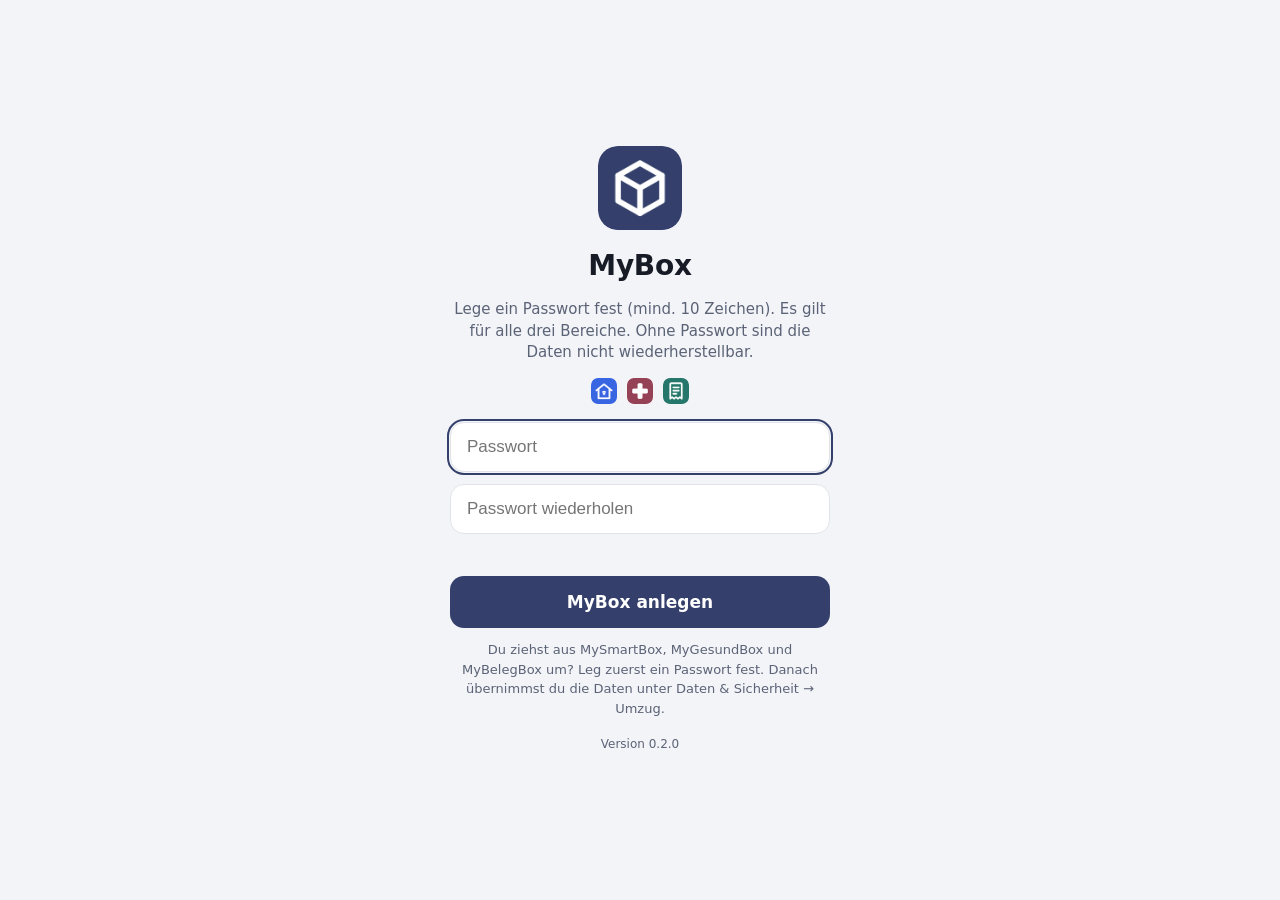
==== beleg/index.html @ 912cadfe "MyBox 0.2.0 (Paket mybox-0_2_0.zip)" ====
<!doctype html>
<html lang="de">
<head>
<meta charset="utf-8">
<meta name="viewport" content="width=device-width, initial-scale=1, viewport-fit=cover">
<meta name="theme-color" content="#0E6A5B" media="(prefers-color-scheme: light)">
<meta name="theme-color" content="#0D1412" media="(prefers-color-scheme: dark)">
<meta name="description" content="Abos, Verträge, Geräte und Belege – verschlüsselt auf deinem Handy.">
<meta http-equiv="Content-Security-Policy" content="default-src 'self'; script-src 'self'; style-src 'self' 'unsafe-inline'; img-src 'self' data: blob:; font-src 'self' data:; worker-src 'self'; connect-src 'self' https://api.github.com; object-src 'none'; base-uri 'none'; form-action 'none'">
<meta name="referrer" content="no-referrer">

<link rel="icon" href="icons/belegbox-192.png" type="image/png">
<link rel="apple-touch-icon" href="icons/belegbox-180.png">
<title>MyBelegBox</title>
<style>
/* Layout: eine schmale App-Spalte, Tabs unten wie eine Handy-App, Details als Bottom-Sheet */
:root{
  --bg:#EDF1F0; --surface:#FFFFFF; --sunk:#E3E9E7; --ink:#14211F; --muted:#5A6A67; --line:#D3DCDA;
  --accent:#0E6A5B; --accent-ink:#FFFFFF; --accent-soft:#D6EAE5;
  --warn:#9C560A; --warn-soft:#FBEAD3; --crit:#B3261E; --crit-soft:#F8DDDA; --ok:#2C7536; --ok-soft:#DDEFDD;
  --f-display:system-ui, -apple-system, "Segoe UI", Roboto, sans-serif;
  --f-body:system-ui, -apple-system, "Segoe UI", Roboto, sans-serif;
  --f-mono:ui-monospace, "Roboto Mono", "SF Mono", Menlo, monospace;
  --r:14px;
}
@media (prefers-color-scheme: dark){:root:not([data-theme="light"]){
  --bg:#0D1412; --surface:#16201D; --sunk:#111A18; --ink:#E3ECE9; --muted:#93A49F; --line:#27342F;
  --accent:#55C4AD; --accent-ink:#06231D; --accent-soft:#16392F;
  --warn:#F0A64B; --warn-soft:#3A2913; --crit:#F2897F; --crit-soft:#3F1C19; --ok:#7DCB88; --ok-soft:#173220;
  color-scheme:dark}}
:root[data-theme="dark"]{
  --bg:#0D1412; --surface:#16201D; --sunk:#111A18; --ink:#E3ECE9; --muted:#93A49F; --line:#27342F;
  --accent:#55C4AD; --accent-ink:#06231D; --accent-soft:#16392F;
  --warn:#F0A64B; --warn-soft:#3A2913; --crit:#F2897F; --crit-soft:#3F1C19; --ok:#7DCB88; --ok-soft:#173220;
  color-scheme:dark}

*{box-sizing:border-box}
[hidden]{display:none!important}
html{color-scheme:light;-webkit-text-size-adjust:100%}
body{margin:0;min-height:100vh}
img{max-width:100%}
.upd{position:fixed;z-index:30;left:50%;transform:translateX(-50%);top:calc(10px + env(safe-area-inset-top,0px));
  display:flex;align-items:center;gap:6px 12px;background:var(--surface);border:1px solid var(--line);border-radius:14px;
  padding:8px 8px 8px 14px;font-size:14px;width:max-content;max-width:calc(100% - 32px);box-shadow:0 6px 18px rgba(10,40,35,.18)}
.upd #updGo{background:var(--accent);color:var(--accent-ink);border:0;border-radius:10px;padding:6px 12px;font-weight:700}
.upd #updX{background:none;border:0;color:var(--muted);padding:6px}
html{padding-top:env(safe-area-inset-top,0px)}
body{-webkit-tap-highlight-color:transparent}
h1,h2,h3{font-weight:800}
body{background:var(--bg);color:var(--ink);font:16px/1.5 var(--f-body);
  padding-left:max(16px, env(safe-area-inset-left,0px));padding-right:max(16px, env(safe-area-inset-right,0px));
  padding-block:0 calc(160px + env(safe-area-inset-bottom,0px))}
.app{max-width:720px;margin:0 auto}
h1,h2,h3{font-family:var(--f-display);text-wrap:balance;margin:0;letter-spacing:-.01em}
button,input,select{font:inherit;color:inherit}
button{cursor:pointer}
:focus-visible{outline:2px solid var(--accent);outline-offset:2px}
.num{font-variant-numeric:tabular-nums;font-feature-settings:"tnum"}
.code{font-family:var(--f-mono);font-size:.94em;letter-spacing:.02em}
.code .reveal{font-family:var(--f-body);letter-spacing:0}
.muted{color:var(--muted)}
.count{font-size:13px;color:var(--muted)}
.label{font-size:12px;letter-spacing:.08em;text-transform:uppercase;color:var(--muted);font-weight:700}

header.top{display:flex;align-items:center;justify-content:space-between;gap:12px;padding-block:20px 8px}
.brand{display:flex;align-items:center;gap:10px}
.mark{width:34px;height:34px;border-radius:9px;background:var(--accent);display:grid;place-items:center}
.mark svg{width:20px;height:20px}
.brand h1{font-size:24px}
.ghost{background:none;border:1px solid var(--line);border-radius:999px;padding:6px 12px;font-size:14px;color:var(--muted)}
.icobtn{width:40px;height:40px;border-radius:12px;border:1px solid var(--line);background:var(--surface);color:var(--ink);display:grid;place-items:center;padding:0}
.icobtn svg{width:20px;height:20px}

.banner{display:flex;flex-wrap:wrap;align-items:center;gap:8px 12px;justify-content:space-between;
  background:var(--accent-soft);border-radius:var(--r);padding:10px 14px;margin-block:8px 4px;font-size:14px}
.banner button{background:none;border:0;color:var(--accent);font-weight:700;padding:4px 0;text-decoration:underline;text-underline-offset:3px}
.banner.slim{flex-wrap:nowrap;padding:6px 8px 6px 14px;border-radius:12px}
.banner.slim button{text-decoration:none;background:var(--surface);border-radius:9px;padding:5px 12px;font-size:13px;flex:none}

section.view{display:flex;flex-direction:column;gap:22px;padding-block:14px}
.sechead{display:flex;align-items:baseline;justify-content:space-between;gap:12px}
.sechead h2{font-size:20px}

/* Summary */
.summary{background:var(--surface);border:1px solid var(--line);border-radius:var(--r);padding:18px;display:grid;gap:16px}
.bigcost{display:flex;flex-wrap:wrap;align-items:baseline;gap:6px 14px}
.bigcost .num{font-size:clamp(34px,9vw,44px);font-weight:800;letter-spacing:-.03em;line-height:1.1}
.bigcost small{color:var(--muted)}
.facts{display:grid;grid-template-columns:repeat(3,minmax(0,1fr));gap:8px}
.fact{min-width:0;display:grid;align-content:start;gap:2px;text-align:left;background:var(--sunk);border:0;border-radius:12px;padding:10px 12px}
.fact b{font-size:24px;font-weight:800;line-height:1.15}
.fact span{font-size:13px;color:var(--muted);line-height:1.3}
.fact small{font-size:12px}
.fact.warn{background:var(--warn-soft)} .fact.warn b{color:var(--warn)}
.bars{display:grid;gap:8px}
.bar{display:grid;grid-template-columns:minmax(0,8.6em) 1fr auto;align-items:center;gap:10px;font-size:14px}
.bar .bl{white-space:nowrap;overflow:hidden;text-overflow:ellipsis}
.bar .track{height:8px;background:var(--sunk);border-radius:99px;overflow:hidden}
.bar .fill{height:100%;background:var(--accent);border-radius:99px}
.bar .num{font-size:13px;color:var(--muted);min-width:4.6em;text-align:right}

/* Lists */
.list{display:flex;flex-direction:column;background:var(--surface);border:1px solid var(--line);border-radius:var(--r);overflow:hidden}
.row{display:grid;grid-template-columns:auto minmax(0,1fr) auto;align-items:center;gap:12px;padding:12px 14px;
  background:none;border:0;border-top:1px solid var(--line);text-align:left;width:100%}
.row:first-child{border-top:0}
.row:hover{background:var(--sunk)}
.row .t{font-weight:700;overflow-wrap:anywhere}
.row .s{font-size:13px;color:var(--muted);overflow:hidden;text-overflow:ellipsis;white-space:nowrap}
.row{align-items:start}
.row .main{min-width:0;display:grid;gap:2px}
.row .pl{margin-top:4px}
.row .amt{white-space:nowrap;font-size:15px;font-weight:700;padding-top:2px;text-align:right}
.row .amt small{display:block;font-size:11px;font-weight:400;color:var(--muted)}
.row .ramt{display:grid;justify-items:end;gap:2px}
.row .ramt small{font-size:12px}
.mbar{display:block;width:78px;height:4px;border-radius:99px;background:var(--sunk);overflow:hidden;margin-top:3px}
.mbar i{display:block;height:100%;background:var(--accent);border-radius:99px}
.row .tile,.row .date{align-self:center}
.tile{width:40px;height:40px;border-radius:10px;background:var(--sunk);display:grid;place-items:center;
  font-family:var(--f-display);font-weight:700;color:var(--accent);overflow:hidden}
.tile img{width:100%;height:100%;object-fit:cover}
.date{width:46px;text-align:center;border-radius:10px;padding:4px 0;background:var(--sunk);line-height:1.15}
.date b{display:block;font-weight:800;font-size:18px;font-variant-numeric:tabular-nums}
.date span{font-size:11px;text-transform:uppercase;letter-spacing:.06em;color:var(--muted)}
.empty{padding:22px 16px;color:var(--muted);font-size:14px;text-align:center}

.pill{display:inline-flex;align-items:center;gap:5px;font-size:12px;font-weight:700;border-radius:99px;padding:2px 9px;white-space:nowrap}
.pill::before{content:"";width:6px;height:6px;border-radius:50%;background:currentColor}
.p-ok{background:var(--ok-soft);color:var(--ok)} .p-warn{background:var(--warn-soft);color:var(--warn)}
.p-crit{background:var(--crit-soft);color:var(--crit)} .p-none{background:var(--sunk);color:var(--muted)}

.chips{display:flex;flex-wrap:wrap;gap:8px}
.chip{border:1px solid var(--line);background:var(--surface);border-radius:99px;padding:6px 12px;font-size:14px;white-space:nowrap}
.chip[aria-pressed="true"]{background:var(--ink);color:var(--bg);border-color:var(--ink)}

/* Tabbar + FAB */
nav.tabs{position:fixed;left:0;right:0;bottom:0;z-index:20;background:var(--surface);border-top:1px solid var(--line);
  padding-bottom:env(safe-area-inset-bottom,0px);padding-left:max(8px, env(safe-area-inset-left,0px));padding-right:max(8px, env(safe-area-inset-right,0px))}
nav.tabs .in{max-width:720px;margin:0 auto;display:grid;grid-template-columns:repeat(3,1fr)}
nav.tabs button{background:none;border:0;padding:10px 4px 12px;display:flex;flex-direction:column;align-items:center;gap:3px;font-size:12px;color:var(--muted)}
nav.tabs svg{width:22px;height:22px}
nav.tabs button[aria-current="page"]{color:var(--accent);font-weight:700}
.fab{position:fixed;z-index:21;right:max(18px, calc(env(safe-area-inset-right,0px) + 18px));bottom:calc(78px + env(safe-area-inset-bottom,0px));
  background:var(--accent);color:var(--accent-ink);border:0;border-radius:16px;padding:14px 18px;font-weight:700;
  display:flex;align-items:center;gap:8px;box-shadow:0 6px 18px rgba(10,40,35,.25)}
.fab svg{width:20px;height:20px}

/* Sheet */
.scrim{position:fixed;inset:0;z-index:40;background:rgba(5,15,12,.45);display:flex;align-items:flex-end;justify-content:center}
.sheet{background:var(--surface);width:100%;max-width:720px;max-height:92%;overflow-y:auto;border-radius:20px 20px 0 0;
  padding:8px max(16px, env(safe-area-inset-left,0px)) calc(24px + env(safe-area-inset-bottom,0px)) max(16px, env(safe-area-inset-right,0px))}
.grab{width:40px;height:4px;border-radius:99px;background:var(--line);margin:4px auto 12px}
.sheethead{display:flex;justify-content:space-between;align-items:center;gap:12px;margin-bottom:14px}
.sheethead .icobtn{flex:none}
.sheethead h2{font-size:22px}
.x{background:var(--sunk);border:0;border-radius:99px;width:34px;height:34px;flex:none;font-size:18px;line-height:1}
dl.kv{display:grid;grid-template-columns:minmax(0,8.5em) minmax(0,1fr);gap:9px 14px;margin:0 0 18px}
dl.kv dt{color:var(--muted);font-size:14px} dl.kv dd{margin:0;overflow-wrap:anywhere}
.photo{width:100%;max-height:260px;object-fit:contain;background:var(--sunk);border-radius:12px;margin-bottom:14px}
.actions{display:flex;flex-wrap:wrap;gap:10px}
.actions.two{display:grid;grid-template-columns:1fr 1fr}
.hero{display:grid;gap:2px;border-radius:14px;padding:12px 14px;margin:-4px 0 16px}
.hero .hl,.prot .hl{font-size:12px;font-weight:700;letter-spacing:.06em;text-transform:uppercase;color:var(--muted)}
.hero b{font-size:24px;font-weight:800;line-height:1.2}
.hero .hs{font-size:13px;color:var(--ink);opacity:.8}
.h-ok{background:var(--ok-soft)} .h-ok .hl,.h-ok b{color:var(--ok)}
.h-warn{background:var(--warn-soft)} .h-warn .hl,.h-warn b{color:var(--warn)}
.h-crit{background:var(--crit-soft)} .h-crit .hl,.h-crit b{color:var(--crit)}
.h-none{background:var(--sunk)}
.tile.ic,.mini.ic{background:var(--accent-soft);color:var(--accent)}
.tile.ic svg{width:22px;height:22px} .tw .tile.ic svg{width:19px;height:19px} .mini.ic svg{width:18px;height:18px}
.btn{border:1px solid var(--line);background:var(--surface);border-radius:12px;padding:10px 16px;font-weight:700}
.btn.primary{background:var(--accent);color:var(--accent-ink);border-color:var(--accent)}
.btn.danger{color:var(--crit)} .btn.danger.sure{background:var(--crit);color:var(--surface);border-color:var(--crit)}

form{display:grid;gap:12px}
.seg{display:grid;grid-template-columns:1fr 1fr;background:var(--sunk);border-radius:12px;padding:4px}
.seg button{border:0;background:none;border-radius:9px;padding:8px;font-weight:700;color:var(--muted)}
.seg button[aria-pressed="true"]{background:var(--surface);color:var(--ink)}
.grid2{display:grid;grid-template-columns:repeat(2,minmax(0,1fr));gap:12px}
.field{display:grid;gap:4px;min-width:0}
.field>span{font-size:13px;color:var(--muted);font-weight:700}
.field input,.field select{width:100%;border:1px solid var(--line);background:var(--bg);border-radius:10px;padding:10px 12px;min-width:0}
.check{display:flex;gap:8px;align-items:center;font-size:14px}
.hint{font-size:13px;color:var(--muted);margin:0}
body.locked .fab,body.locked nav.tabs,body.locked .app{display:none}
.lock{min-height:100%;display:flex;align-items:center;justify-content:center;padding-block:48px 24px}
.lockcard{width:100%;max-width:420px;display:grid;gap:16px}
.lockcard h2{font-size:28px}
.lockcard p{margin:0;color:var(--muted)}
.shield{width:56px;height:56px;border-radius:16px;background:var(--accent);display:grid;place-items:center}
.shield svg{width:30px;height:30px}
.note{background:var(--warn-soft);color:var(--ink);border-radius:12px;padding:10px 14px;font-size:14px}
.btn.bio{display:flex;align-items:center;justify-content:center;gap:10px;padding:14px 16px}
.btn.bio svg{width:24px;height:24px}
.or{display:flex;align-items:center;gap:10px;color:var(--muted);font-size:13px}
.or::before,.or::after{content:"";flex:1;height:1px;background:var(--line)}
.linkbtn{background:none;border:0;color:var(--muted);text-decoration:underline;text-underline-offset:3px;padding:6px 0;font-size:14px;justify-self:center}
.linkbtn.sure{color:var(--crit);font-weight:700}
.reveal{background:none;border:0;color:var(--accent);font-weight:700;font-size:13px;padding:0 0 0 8px}
.secline{display:flex;align-items:center;gap:8px;font-size:13px;color:var(--muted);margin-bottom:14px}
.secline svg{width:16px;height:16px;flex:none}
.toast{position:fixed;left:50%;transform:translateX(-50%);bottom:calc(150px + env(safe-area-inset-bottom,0px));z-index:70;
  background:var(--ink);color:var(--bg);padding:10px 16px;border-radius:12px;font-size:14px;width:max-content;max-width:calc(100% - 32px)}


/* ---------- Bewegung & Gesten (0.4) ---------- */
:root{--ease:cubic-bezier(.2,.85,.25,1);--spring:cubic-bezier(.3,1.35,.5,1);--gold:#C99A06;--shine:rgba(255,255,255,.7)}
@media (prefers-color-scheme: dark){:root:not([data-theme="light"]){--gold:#E8C04A;--shine:rgba(255,255,255,.2)}}
:root[data-theme="dark"]{--gold:#E8C04A;--shine:rgba(255,255,255,.2)}
html{overscroll-behavior-y:contain}
.app{touch-action:pan-y pinch-zoom}
main{will-change:auto}

/* Tippen fühlt sich an */
.row{transition:transform .16s var(--ease),background-color .16s}
.row:active{transform:scale(.985);background:var(--sunk)}
.btn,.chip,.ghost,.x,.icobtn,.fact{transition:transform .14s var(--ease),background-color .2s,color .2s}
.btn:active,.chip:active,.ghost:active,.x:active,.icobtn:active,.fact:active{transform:scale(.95)}

/* Tab-Leiste mit gleitender Markierung */
nav.tabs .in{position:relative}
nav.tabs button{position:relative;z-index:1}
nav.tabs .ind{position:absolute;left:0;top:6px;width:calc(100% / 3);height:30px;display:flex;justify-content:center;pointer-events:none;
  transform:translateX(calc(var(--ti,0) * 100%));transition:transform .45s var(--spring)}
nav.tabs .ind::before{content:"";width:60px;height:100%;border-radius:99px;background:var(--accent-soft)}
nav.tabs .ind.drag{transition:none}
nav.tabs button[aria-current="page"] svg{animation:pop .45s var(--spring)}
@keyframes pop{0%{transform:scale(.6)}}

/* Neu-Knopf als Fächer */
.fab{z-index:24;gap:0;transition:transform .16s var(--ease),border-radius .3s var(--ease)}
.fab:active{transform:scale(.94)}
.fab .plus{transition:transform .4s var(--spring)}
.fab .lbl{display:inline-block;max-width:4em;margin-left:8px;overflow:hidden;white-space:nowrap;transition:max-width .28s var(--ease),margin .28s var(--ease),opacity .2s}
.fab.open{border-radius:50%}
.fab.open .plus{transform:rotate(135deg)}
.fab.open .lbl{max-width:0;margin-left:0;opacity:0}
.fan{position:fixed;inset:0;z-index:22}
.fan .fs{position:absolute;inset:0;background:rgba(5,15,12,.32);opacity:0;transition:opacity .22s}
.fan.show .fs{opacity:1}
.fan .fi{position:absolute;right:max(18px, calc(env(safe-area-inset-right,0px) + 18px));bottom:calc(142px + env(safe-area-inset-bottom,0px));
  display:flex;flex-direction:column;align-items:flex-end;gap:10px}
.fan .fi button{display:flex;align-items:center;gap:10px;background:var(--surface);color:var(--ink);border:1px solid var(--line);border-radius:14px;
  padding:11px 16px;font-weight:700;box-shadow:0 8px 22px rgba(10,40,35,.2);opacity:0;transform:translateY(22px) scale(.6);transform-origin:right bottom;
  transition:opacity .16s,transform .22s ease-in;transition-delay:calc((2 - var(--n)) * 25ms)}
.fan.show .fi button{opacity:1;transform:none;transition:opacity .2s,transform .42s var(--spring);transition-delay:calc(var(--n) * 50ms)}
.fan .fi svg{width:20px;height:20px;color:var(--accent);flex:none}
body.locked .fan{display:none}

/* Bottom-Sheet: Scrim blendet mit, Fenster lässt sich nach unten ziehen */
.scrim{background:rgba(5,15,12,calc(.45 * var(--k,1)));transition:background-color .28s;animation:scrimIn .3s ease-out}
.scrim.swap{animation:none}
.scrim.drag{transition:none}
.scrim.closing{pointer-events:none}
@keyframes scrimIn{from{background-color:rgba(5,15,12,0)}}
.sheet{overscroll-behavior:contain;touch-action:pan-y}
.grab{width:44px;height:5px;margin:4px auto 12px;transition:background-color .2s,width .2s var(--ease)}
.scrim.drag .grab{background:var(--muted);width:56px}

/* Zum Aktualisieren ziehen */
.ptr{position:fixed;left:50%;top:calc(env(safe-area-inset-top,0px) + 8px);z-index:25;width:42px;height:42px;margin-left:-21px;border-radius:50%;
  background:var(--surface);border:1px solid var(--line);box-shadow:0 6px 16px rgba(10,40,35,.2);display:grid;place-items:center;color:var(--muted);
  transform:translateY(-70px);opacity:0;pointer-events:none;transition:background-color .15s,color .15s}
.ptr svg{width:22px;height:22px}
.ptr.armed{background:var(--accent);color:var(--accent-ink);border-color:var(--accent)}
.ptr.spin svg{animation:spin .75s linear infinite}
@keyframes spin{to{transform:rotate(360deg)}}

/* Garantie-Ringe */
.tw{position:relative;width:46px;height:46px;display:grid;place-items:center;align-self:center}
.row .tw .tile,.tw .tile{width:36px;height:36px;border-radius:50%;font-size:15px}
.ring{position:absolute;inset:0;width:100%;height:100%;overflow:visible}
.ring .trk{fill:none;stroke:var(--sunk)}
.ring .arc{fill:none;stroke-linecap:round}
.prot{display:flex;align-items:center;gap:14px;margin:0 0 16px;padding:12px 14px;background:var(--sunk);border-radius:14px}
.prot .rw{position:relative;width:60px;height:60px;flex:none;display:grid;place-items:center;font-size:14px}
.prot b{display:block}
.prot .hint{display:block}
.prev{background:var(--accent-soft);border-radius:12px;padding:10px 14px;font-size:14px;display:grid;gap:2px}
.prev:empty{display:none}
.mark{background:none;overflow:hidden}
.mark img{width:34px;height:34px;display:block}
.ask{display:grid;gap:8px;background:var(--accent-soft);border-radius:12px;padding:10px 14px;font-size:14px}
.cov{justify-self:start;margin-top:4px;background:var(--surface);border:1px solid var(--line);border-radius:99px;padding:2px 10px;font-size:12px;font-weight:700;color:var(--muted)}
.cov[aria-pressed="true"]{background:var(--accent);border-color:var(--accent);color:var(--accent-ink)}
.evmain{display:flex;align-items:center;gap:10px;min-width:0}
.mini{width:32px;height:32px;flex:none;border-radius:9px;background:var(--sunk);display:grid;place-items:center;overflow:hidden;
  font-family:var(--f-display);font-weight:700;font-size:14px;color:var(--accent)}
.mini img{width:100%;height:100%;object-fit:cover}
.mini.logo{background:#fff;border:1px solid var(--line)}
.mini.logo img{object-fit:contain;padding:3px}
.ghbox{display:grid;gap:12px;padding:14px;border:1px solid var(--line);border-radius:14px;background:var(--surface)}
.field textarea{width:100%;border:1px solid var(--line);background:var(--bg);border-radius:10px;padding:10px 12px;min-width:0;font:inherit;color:inherit;resize:vertical;min-height:80px;line-height:1.45}
.notetext{background:var(--warn-soft);border-radius:12px;padding:10px 14px;margin-bottom:16px;white-space:pre-wrap;overflow-wrap:anywhere;font-size:15px}
.row .t .ni{width:15px;height:15px;margin-left:6px;vertical-align:-2px;color:var(--muted)}
.ratebox{display:grid;gap:12px;padding:12px;border:1px solid var(--line);border-radius:14px;background:var(--bg)}
.rate{background:var(--sunk);border-radius:14px;padding:12px 14px;margin-bottom:16px}
.rate .rhead{display:flex;justify-content:space-between;align-items:baseline;gap:10px;margin-bottom:8px}
.rate .rhead span{color:var(--muted);font-size:14px}
.rate .track{height:10px;background:var(--surface);border-radius:99px;overflow:hidden}
.rate .fill{height:100%;background:var(--accent);border-radius:99px;transform-origin:left}
@media (prefers-reduced-motion:no-preference){.rate .fill{animation:grow .9s var(--ease) .15s backwards}}
.tile.logo{background:#fff;border:1px solid var(--line)}
.tile.logo img{object-fit:contain;padding:4px}
.hlogo{width:34px;height:34px;object-fit:contain;background:#fff;border:1px solid var(--line);border-radius:9px;padding:3px;vertical-align:middle;margin:-4px 10px 0 0}
.logofield{display:flex;align-items:flex-end;gap:12px}
.logofield .tile{flex:none;width:44px;height:44px;margin-bottom:2px}
.logofield .reveal{padding-bottom:12px}
/* Belege & Dokumente */
.doclist{display:grid;gap:8px}
.doclist:empty{display:none}
.docrow{display:flex;align-items:center;gap:10px}
.dbtn{flex:1;min-width:0;display:flex;align-items:center;gap:12px;background:var(--sunk);border:0;border-radius:12px;padding:8px 12px 8px 8px;text-align:left;color:inherit}
button.dbtn{transition:transform .15s var(--ease)}button.dbtn:active{transform:scale(.98)}
.dthumb{width:42px;height:54px;flex:none;border-radius:6px;background:#fff;border:1px solid var(--line);overflow:hidden;display:grid;place-items:center;font-size:10px;font-weight:800;color:#B3261E}
.dthumb img{width:100%;height:100%;object-fit:cover;object-position:top}
.dmain{min-width:0;flex:1;display:grid}
.dmain b{overflow:hidden;text-overflow:ellipsis;white-space:nowrap;font-size:14px}
.dmain span{font-size:12px;color:var(--muted)}
.dgo{font-size:13px;font-weight:700;color:var(--accent);flex:none}
.docadd{display:inline-flex;align-items:center;gap:8px;justify-self:start;cursor:pointer}
.spin{width:18px;height:18px;flex:none;border-radius:50%;border:2.5px solid var(--line);border-top-color:var(--accent);animation:spin .8s linear infinite;display:inline-block}
.viewer{position:fixed;inset:0;z-index:80;background:var(--bg);display:flex;flex-direction:column;padding-top:env(safe-area-inset-top,0px)}
.vhead{display:flex;align-items:center;gap:8px;padding:10px 12px;border-bottom:1px solid var(--line);background:var(--surface)}
.vhead b{flex:1;min-width:0;overflow:hidden;text-overflow:ellipsis;white-space:nowrap}
.vhead .ghost[aria-pressed="true"]{background:var(--ink);color:var(--bg);border-color:var(--ink)}
.vbody{flex:1;overflow:auto;padding:8px 8px calc(20px + env(safe-area-inset-bottom,0px));display:flex;flex-direction:column;gap:10px;align-items:flex-start;overscroll-behavior:contain}
.vbody canvas,.vbody img{display:block;width:100%;height:auto;max-width:none;background:#fff;border-radius:4px;box-shadow:0 2px 10px rgba(0,0,0,.18)}
.vbody.z2 canvas,.vbody.z2 img{width:200%}
.vload{margin:auto;color:var(--muted);display:flex;gap:10px;align-items:center;text-align:center;padding:24px;max-width:340px}
.prev .label{margin-bottom:2px}

/* Tresor auf dem Sperrbildschirm */
#lock:not(:empty){position:fixed;inset:0;z-index:60;background:var(--bg);overflow-y:auto;
  padding:env(safe-area-inset-top,0px) max(16px, env(safe-area-inset-right,0px)) env(safe-area-inset-bottom,0px) max(16px, env(safe-area-inset-left,0px))}
#lock.leaving{pointer-events:none}
.vault{width:74px;height:74px;border-radius:21px;background:var(--accent);position:relative;perspective:240px;box-shadow:inset 0 -3px 0 rgba(0,0,0,.16)}
.vault::before{content:"";position:absolute;inset:8px;border-radius:50%;
  background:radial-gradient(circle at 50% 45%, var(--accent-soft) 0 22%, color-mix(in srgb, var(--accent) 45%, #000) 78%);box-shadow:inset 0 2px 7px rgba(0,0,0,.45)}
.vault .door{position:absolute;inset:8px;transform-origin:0 50%;transition:transform .5s cubic-bezier(.5,0,.15,1) 0s}
.vault .door svg{display:block;width:100%;height:100%;overflow:visible}
.vault .face{fill:color-mix(in srgb, var(--accent) 80%, #fff);stroke:var(--accent-ink);stroke-opacity:.45;stroke-width:1.5}
.vault .bolt{fill:var(--accent-ink);opacity:.5}
.vault .wheel{fill:none;stroke:var(--accent-ink);stroke-width:2.6;stroke-linecap:round;transform-box:fill-box;transform-origin:center;
  transition:transform .45s cubic-bezier(.3,.1,.2,1) .42s}
.vault .wheel .knob{fill:var(--accent-ink);stroke:none}
.vault.open .door{transform:rotateY(-112deg);transition-delay:.3s}
.vault.open .wheel{transform:rotate(270deg);transition-delay:0s}
.vault.busy .wheel{animation:spin 1.4s cubic-bezier(.5,0,.5,1) infinite}
.vault.instant .door,.vault.instant .wheel{transition:none}
.vault.no{animation:shake .42s}
.field.no input{animation:shake .42s;border-color:var(--crit)}
@keyframes shake{20%{transform:translateX(-7px)}40%{transform:translateX(6px)}60%{transform:translateX(-4px)}80%{transform:translateX(2px)}}

/* Haken-Animation */
.yay{position:fixed;inset:0;z-index:90;display:grid;place-items:center;pointer-events:none}
.yay .card{position:relative;background:var(--surface);border-radius:24px;padding:22px 28px 16px;display:grid;justify-items:center;gap:8px;min-width:150px;
  box-shadow:0 18px 50px rgba(10,40,35,.3);animation:yayIn .45s var(--spring) both,yayOut .28s ease-in 1.2s forwards}
.yay svg{width:64px;height:64px}
.yay .yc{fill:none;stroke:var(--ok);stroke-width:3;stroke-dasharray:145;stroke-dashoffset:145;animation:ink .45s ease-out .08s forwards}
.yay .yk{fill:none;stroke:var(--ok);stroke-width:4;stroke-linecap:round;stroke-linejoin:round;stroke-dasharray:34;stroke-dashoffset:34;animation:ink .28s ease-out .42s forwards}
.yay b{font-size:15px}
.yay i{position:absolute;left:50%;top:54px;width:7px;height:7px;margin:-3.5px 0 0 -3.5px;border-radius:50%;background:var(--c);opacity:0;animation:spark .65s ease-out .5s}
@keyframes ink{to{stroke-dashoffset:0}}
@keyframes spark{0%{opacity:1;transform:rotate(var(--a)) translateY(-30px) scale(1)}100%{opacity:0;transform:rotate(var(--a)) translateY(-64px) scale(.3)}}
@keyframes yayIn{from{opacity:0;transform:scale(.6)}}
@keyframes yayOut{to{opacity:0;transform:scale(.92)}}

/* Kippen & Glanz (nur wenn das Handy Lagedaten liefert) */
.summary{position:relative;overflow:hidden}
.summary::after{content:"";position:absolute;inset:0;pointer-events:none;border-radius:inherit;opacity:0;
  background:radial-gradient(circle at calc(50% - var(--tx,0) * 70%) calc(35% - var(--ty,0) * 70%), var(--shine), transparent 60%)}
html.tilt .summary::after{opacity:calc(var(--gm,0) * .55)}
html.tilt .summary,html.tilt .tiltme{transform:perspective(900px) rotateX(calc(var(--ty,0) * -4deg)) rotateY(calc(var(--tx,0) * 4deg))}
html.tilt .p-ok{background-image:linear-gradient(100deg,transparent 35%,var(--shine) 50%,transparent 65%);background-size:300% 100%;background-repeat:no-repeat;
  background-position:calc(4% + var(--gm,0) * 46% - var(--tx,0) * 8%) 0}

@media (prefers-reduced-motion:no-preference){
  .toast{animation:toastIn .38s var(--spring)}
  .toast.out{animation:toastOut .2s ease-in forwards}
  .upd{animation:updIn .45s var(--spring)}
  .view.rise>*{animation:rise .5s var(--ease) backwards;animation-delay:calc(var(--i,0) * 55ms)}
  .view.rows .list>.row{animation:rise .42s var(--ease) backwards;animation-delay:calc(60ms + var(--j,0) * 35ms)}
  .view.enter .bar .fill{transform-origin:left;animation:grow .9s var(--ease) backwards;animation-delay:.18s}
  .enter .ring .arc{animation:draw 1s cubic-bezier(.3,.7,.2,1) backwards;animation-delay:calc(180ms + var(--j,0) * 40ms)}
}
@keyframes toastIn{from{opacity:0;transform:translate(-50%,18px) scale(.94)}}
@keyframes toastOut{to{opacity:0;transform:translate(-50%,10px) scale(.97)}}
@keyframes updIn{from{opacity:0;transform:translate(-50%,-24px)}}
@keyframes rise{from{opacity:0;transform:translateY(16px)}}
@keyframes grow{from{transform:scaleX(0)}}
@keyframes draw{from{stroke-dashoffset:var(--c)}}
@media (prefers-reduced-motion:reduce){
  *,*::before,*::after{transition-duration:1ms!important;transition-delay:0s!important;animation-duration:1ms!important;animation-delay:0s!important;animation-iteration-count:1!important}
  html.tilt .summary,html.tilt .tiltme{transform:none}
}

/* ---------- 0.7: neue Funktionen ---------- */
.sr{position:absolute;width:1px;height:1px;overflow:hidden;clip:rect(0 0 0 0)}
.pd{font-size:11px;font-weight:400;color:var(--muted)}
.tools{display:grid;grid-template-columns:repeat(auto-fit,minmax(150px,1fr));gap:8px;margin:0 0 12px}
.tool{display:flex;align-items:center;gap:10px;border:0;border-radius:12px;background:var(--accent-soft);color:var(--accent);font-weight:700;padding:12px 14px;text-align:left;font-size:15px}
.tool svg{width:20px;height:20px;flex:none}
.actions .wide2{grid-column:1/-1}
.letter{white-space:pre-wrap;background:var(--bg);border:1px solid var(--line);border-radius:12px;padding:14px;font-size:14px;line-height:1.55;max-height:46vh;overflow:auto;overflow-wrap:anywhere}
.lgrid{display:grid;gap:10px}
.chk{background:var(--surface);border:1px solid var(--line);border-radius:var(--r);padding:14px;display:grid;gap:10px}
.chkhead{display:flex;align-items:center;gap:12px}
.chkhead b{display:block;font-size:17px;line-height:1.3}
.chkcost{margin:0;font-size:14px;color:var(--muted)}
.chkbtns{display:grid;grid-template-columns:1fr 1fr auto;gap:8px}
.ghostbtn{background:none;border-color:transparent;color:var(--muted)}
.revbanner{display:grid;gap:2px;text-align:left;border:0;border-radius:var(--r);padding:14px 16px;color:#fff;
  background:linear-gradient(120deg,#0E6A5B,#1F8F6E 45%,#C99A06)}
.revbanner .label{color:rgba(255,255,255,.8)} .revbanner b{font-size:18px} .revbanner span:last-child{font-size:14px;opacity:.9}
.snrow{display:flex;gap:8px}.snrow input{flex:1;min-width:0}
.scanbtn{display:flex;align-items:center;gap:6px;padding:8px 12px;flex:none}.scanbtn svg{width:18px;height:18px}
.scanov{position:fixed;inset:0;z-index:85;background:#000;color:#fff;display:flex;flex-direction:column;
  padding:env(safe-area-inset-top,0px) max(16px,env(safe-area-inset-right,0px)) calc(16px + env(safe-area-inset-bottom,0px)) max(16px,env(safe-area-inset-left,0px))}
.scanhead{display:flex;align-items:center;justify-content:space-between;padding:12px 0}
.scanhead .x{background:rgba(255,255,255,.15);color:#fff}
.scanbox{position:relative;flex:1;min-height:0;border-radius:16px;overflow:hidden;background:#111}
.scanbox video{width:100%;height:100%;object-fit:cover}
.scanframe{position:absolute;left:10%;right:10%;top:32%;bottom:32%;border:2px solid rgba(255,255,255,.85);border-radius:14px;box-shadow:0 0 0 999px rgba(0,0,0,.35)}
.scanmsg{margin:12px 0 8px;font-size:14px;opacity:.9}.scanmsg.err{color:#FFB4AB}
.scanhits{display:grid;gap:8px;max-height:30vh;overflow:auto}
.scanhits .btn{display:grid;text-align:left;gap:2px;background:#fff;color:#14211F;border:0}
.scanhits small{font-weight:400;color:#5A6A67}
.srchf input{font-size:17px}
.qres{display:grid;gap:10px;margin-top:12px}
.qres .label{margin-top:6px}
.qs{display:block;font-size:12px;color:var(--accent);overflow:hidden;text-overflow:ellipsis;white-space:nowrap}
.qhint{padding:8px 2px}
.story{position:fixed;inset:0;z-index:88;color:#fff;display:flex;flex-direction:column;justify-content:center;
  padding:calc(56px + env(safe-area-inset-top,0px)) max(28px,env(safe-area-inset-right,0px)) calc(40px + env(safe-area-inset-bottom,0px)) max(28px,env(safe-area-inset-left,0px));transition:background .5s}
.story.g1{background:linear-gradient(160deg,#0B4F44,#0E6A5B 50%,#1F8F6E)}
.story.g2{background:linear-gradient(160deg,#1B2A4A,#2E4E8F 55%,#4F7BD9)}
.story.g3{background:linear-gradient(160deg,#5B1F3A,#9C2F55 55%,#E0607E)}
.story.g4{background:linear-gradient(160deg,#4A3200,#9C6A06 55%,#E3B23C)}
.story.g5{background:linear-gradient(160deg,#123B2A,#2C7536 55%,#7DCB88)}
.story.g6{background:linear-gradient(160deg,#2A1B4A,#5B3E99 55%,#9C7BE0)}
.sbars{position:absolute;left:max(16px,env(safe-area-inset-left,0px));right:max(16px,env(safe-area-inset-right,0px));top:calc(12px + env(safe-area-inset-top,0px));display:flex;gap:4px}
.sbars i{flex:1;height:3px;border-radius:99px;background:rgba(255,255,255,.3);overflow:hidden}
.sbars b{display:block;height:100%;width:0;background:#fff}
.sbars .done b{width:100%}
.sbars .now b{width:100%;animation:sfill 5.2s linear}
@keyframes sfill{from{width:0}}
.sx{position:absolute;right:max(14px,env(safe-area-inset-right,0px));top:calc(24px + env(safe-area-inset-top,0px));z-index:2;background:rgba(255,255,255,.18);color:#fff}
.sslide{position:relative;z-index:1;display:grid;gap:12px;max-width:520px;pointer-events:none}
.sslide .btn{pointer-events:auto;justify-self:start;margin-top:14px;background:#fff;color:#14211F;border:0}
.sk{font-size:14px;font-weight:700;letter-spacing:.1em;text-transform:uppercase;opacity:.85}
.sbig{font-size:clamp(44px,14vw,76px);font-weight:800;line-height:1.02;letter-spacing:-.03em;overflow-wrap:anywhere;font-variant-numeric:tabular-nums}
.ssub{font-size:19px;line-height:1.4;opacity:.92}
.snav{position:absolute;inset:0;display:grid;grid-template-columns:1fr 2fr}
.snav button{background:none;border:0}
@media (prefers-reduced-motion:reduce){.sbars .now b{animation:none;width:100%}}

/* ---------- 0.8 ---------- */
.testtag{font-size:11px;font-weight:800;letter-spacing:.08em;background:var(--warn);color:var(--surface);border-radius:6px;padding:2px 6px;vertical-align:middle}
/* Menü-Bereiche */
.acc{border:1px solid var(--line);border-radius:14px;background:var(--surface);margin-bottom:10px;overflow:hidden}
.acc>summary{list-style:none;display:flex;align-items:center;gap:12px;padding:12px 14px;cursor:pointer}
.acc>summary::-webkit-details-marker{display:none}
.acc .ai,.accrow .ai{width:36px;height:36px;flex:none;border-radius:10px;background:var(--accent-soft);color:var(--accent);display:grid;place-items:center}
.acc .ai svg,.accrow .ai svg{width:19px;height:19px}
.acc .at,.accrow .at{flex:1;min-width:0;display:grid;line-height:1.3;text-align:left}
.acc .at small,.accrow .at small{color:var(--muted);font-size:13px;overflow:hidden;text-overflow:ellipsis;white-space:nowrap}
.acc .chev,.accrow .chev{width:20px;height:20px;color:var(--muted);flex:none;transition:transform .25s var(--ease)}
.acc[open] .chev{transform:rotate(180deg)}
.accb{padding:4px 14px 14px;border-top:1px solid var(--line)}
.extlink{display:flex;align-items:center;gap:12px;padding:12px 14px;border:1px solid var(--line);border-radius:14px;background:var(--surface);color:var(--ink);text-decoration:none;margin:0 0 14px}
.extlink .ai{width:36px;height:36px;flex:none;border-radius:10px;background:#F6E6EA;color:#8c2f45;display:grid;place-items:center}
.extlink .ai svg{width:19px;height:19px}
.extlink.sb .ai{background:#E3ECFA;color:#1F5FBF}
.extlink .at{flex:1;min-width:0;display:grid;line-height:1.3}
.extlink .at small{color:var(--muted);font-size:13px}
.extlink .chev{width:20px;height:20px;color:var(--muted);flex:none}
.accb>.label:first-child,.accb>form:first-child{margin-top:12px}
.accb>.hint:first-child,.accb>.secline:first-child{margin-top:12px}
.accrow{width:100%;display:flex;align-items:center;gap:12px;padding:12px 14px;border:1px solid var(--line);border-radius:14px;background:var(--surface);margin-bottom:10px}
/* Filter- und Sortier-Leiste */
.tbar{display:flex;gap:8px;align-items:center;flex-wrap:wrap}
.tsel{display:inline-flex;align-items:center;gap:8px;min-width:0;max-width:100%;border:1px solid var(--line);background:var(--surface);border-radius:12px;padding:8px 10px 8px 12px;font-size:14px;font-weight:600;color:var(--ink)}
.tsel>svg:first-child{width:17px;height:17px;color:var(--muted);flex:none}
.tsel .tv{overflow:hidden;text-overflow:ellipsis;white-space:nowrap}
.tsel .cv{width:16px;height:16px;color:var(--muted);flex:none}
.tsel.on{background:var(--accent-soft);border-color:transparent;color:var(--accent)}
.tsel.on>svg{color:var(--accent)}
.tcnt{background:var(--accent);color:var(--accent-ink);border-radius:99px;font-size:12px;padding:0 7px;line-height:20px}
.tclr{border:0;background:var(--sunk);color:var(--muted);border-radius:10px;width:34px;height:34px;font-size:14px}
.pop{position:fixed;inset:0;z-index:45}
.popscrim{position:absolute;inset:0}
.popm{position:fixed;background:var(--surface);border:1px solid var(--line);border-radius:14px;padding:6px;box-shadow:0 12px 32px rgba(5,20,16,.22);display:grid}
.popm button{display:flex;align-items:center;gap:10px;border:0;background:none;border-radius:10px;padding:11px 10px;text-align:left;font-size:15px;color:var(--ink)}
.popm button:hover,.popm button:focus-visible{background:var(--sunk)}
.popm button[aria-checked=true]{font-weight:700;color:var(--accent)}
.popm .pk{width:18px;height:18px;flex:none;color:var(--accent)}.popm .pk svg{width:18px;height:18px}
.popm .pl{flex:1;min-width:0}
.popm .pn{color:var(--muted);font-size:13px;font-weight:600;min-width:1.6em;text-align:right}
/* Formulare: weitere Angaben */
.more{border:1px solid var(--line);border-radius:12px;background:var(--bg)}
.more>summary{list-style:none;display:flex;align-items:center;justify-content:space-between;gap:10px;padding:12px 14px;cursor:pointer}
.more>summary::-webkit-details-marker{display:none}
.more>summary span{display:grid;line-height:1.3}.more>summary small{color:var(--muted);font-size:13px}
.more>summary::after{content:"";width:9px;height:9px;border-right:2px solid var(--muted);border-bottom:2px solid var(--muted);transform:rotate(45deg) translateY(-3px);flex:none;transition:transform .25s var(--ease)}
.more[open]>summary::after{transform:rotate(225deg) translateY(-3px)}
.moreb{display:grid;gap:12px;padding:4px 14px 14px}
.filepick{display:flex;align-items:center;gap:12px;border:1.5px dashed var(--line);background:var(--bg);border-radius:12px;padding:10px 12px;cursor:pointer}
.filepick img{width:56px;height:56px;object-fit:cover;border-radius:8px;flex:none}
.filepick .fp-ic{width:44px;height:44px;border-radius:10px;background:var(--accent-soft);color:var(--accent);display:grid;place-items:center;flex:none}
.filepick .fp-ic svg{width:22px;height:22px}
.filepick .fp-t{display:grid;line-height:1.3}.filepick .fp-t b{color:var(--accent)}.filepick .fp-t small{color:var(--muted);font-size:13px}
.logobtn{padding:8px 14px;cursor:pointer}
.logofield{align-items:center}
/* Neu-Knopf schrumpft beim Scrollen */
.fab.shrunk{border-radius:50%}
.fab.shrunk .lbl{max-width:0;margin-left:0;opacity:0}
/* Übersicht */
.chk{padding:12px 14px;gap:10px}
.chkt{display:grid;line-height:1.3;min-width:0}
.chkt b{font-size:16px}.chkt small{color:var(--muted);font-size:13px}
.chkbtns .btn{padding:8px 12px;font-size:14px}
.tip{font-size:13px;color:var(--muted)}
.tip>summary{cursor:pointer;color:var(--accent);font-weight:600;list-style:none}
.tip>summary::-webkit-details-marker{display:none}
.tip>summary::before{content:"ⓘ ";}
.tip p{margin:6px 0 0}
.updstat{margin-top:12px;padding:10px 12px;border-radius:12px;background:var(--sunk);font-size:14px;line-height:1.45;overflow-wrap:anywhere}
.updstat a{color:var(--accent);font-weight:700}

/* ds:start */
:root{--ds-ink:var(--ink);--ds-muted:var(--muted);--ds-line:var(--line);--ds-surface:var(--surface);--ds-sunk:var(--sunk);--ds-accent:var(--accent);--ds-accent-ink:var(--accent-ink);--ds-soft:var(--accent-soft);--ds-crit:var(--crit);--ds-crit-soft:var(--crit-soft);--ds-warn-soft:var(--warn-soft);--ds-ok:var(--ok);--ds-warn:var(--warn)}
/* ===== Gemeinsamer Baustein „Daten & Sicherheit“ – identisch in MySmartBox, MyGesundBox, MyBelegBox =====
   Nur die Farbzuordnung (--ds-*) oben unterscheidet sich je App. */
.ds-lbl{display:block;font-size:12px;line-height:1.3;letter-spacing:.08em;text-transform:uppercase;font-weight:700;color:var(--ds-muted);margin:14px 0 8px}
.ds-lbl.sep{border-top:1px solid var(--ds-line);padding-top:14px;margin-top:18px}
.ds-hint{display:block;font-size:14px;line-height:1.45;color:var(--ds-muted);font-weight:400;margin:0 0 10px;max-width:none}
.ds-hint b{color:var(--ds-ink);font-weight:700}
.ds-stat{font-weight:400;display:flex;align-items:center;gap:8px;font-size:14px;line-height:1.4;color:var(--ds-ink);background:var(--ds-sunk);border-radius:10px;padding:9px 12px;margin:0 0 10px}
.ds-acts{display:flex;flex-wrap:wrap;gap:8px;margin:0 0 4px}
.ds-btn{all:unset;box-sizing:border-box;display:inline-flex;align-items:center;justify-content:center;gap:6px;min-height:42px;padding:0 16px;border-radius:12px;border:1px solid var(--ds-line);background:var(--ds-surface);color:var(--ds-ink);font-family:inherit;font-size:15px;font-weight:600;line-height:1.1;cursor:pointer;white-space:nowrap;text-align:center}
.ds-btn:focus-visible{outline:2px solid var(--ds-accent);outline-offset:2px}
.ds-btn.pri{background:var(--ds-accent);border-color:var(--ds-accent);color:var(--ds-accent-ink)}
.ds-btn.dng{background:transparent;border-color:var(--ds-crit);color:var(--ds-crit)}
.ds-btn.dng.sure{background:var(--ds-crit);color:var(--ds-surface)}
.ds-btn[disabled],.ds-btn[aria-disabled="true"]{opacity:.55;pointer-events:none}
.ds-btn input[type=file]{display:none}
.ds-box{font-weight:400!important;border-radius:12px;padding:12px;margin:0 0 10px;font-size:14px;line-height:1.45;color:var(--ds-ink);background:var(--ds-sunk);overflow-wrap:anywhere}
.ds-box.crit{background:var(--ds-crit-soft)} .ds-box.warn{background:var(--ds-warn-soft)}
.ds-box .ds-acts{margin:10px 0 0}
.ds-box a{color:var(--ds-accent);font-weight:700}
.ds-box .ds-btn{min-height:36px;padding:0 12px;font-size:14px}
.ds-check{font-weight:400;display:flex;align-items:center;gap:8px;font-size:14px;color:var(--ds-ink);margin:0 0 10px}
.ds-end{height:4px}
.ds-ver{text-align:center;color:var(--ds-muted);font-size:12px;line-height:1.5;margin:14px 0 4px}
/* Akkordeon-Kopf im Blatt: gleiche Maße überall */
.ds-sheet .ds-acc-ai{width:36px;height:36px;flex:none;border-radius:10px;background:var(--ds-soft);color:var(--ds-accent);display:grid;place-items:center}
.ds-sheet .ds-acc-ai svg{width:19px;height:19px}
/* Fenster (GitHub einrichten, Passwort ändern) */
.ds-dlg-intro{font-size:14px;line-height:1.45;color:var(--ds-muted);margin:0 0 12px}
.ds-dlg-intro b{color:var(--ds-ink)}
.ds-err{font-size:14px;line-height:1.4;color:var(--ds-crit);margin:0 0 10px}
/* Hinweis „Neue Version“ oben */
.ds-updbar{position:fixed;z-index:120;left:max(12px,env(safe-area-inset-left,0px));right:max(12px,env(safe-area-inset-right,0px));top:calc(env(safe-area-inset-top,0px) + 10px);max-width:560px;margin:0 auto;display:flex;align-items:center;gap:8px;padding:8px 6px 8px 16px;border-radius:14px;background:var(--ds-surface);color:var(--ds-ink);border:1px solid var(--ds-line);box-shadow:0 8px 24px rgba(0,0,0,.16);font-size:14px;font-weight:600;line-height:1.35;transform:none}
.ds-updbar span{flex:1;min-width:0}
.ds-updbar .ds-btn{min-height:36px;padding:0 12px;font-size:14px}
.ds-x{all:unset;box-sizing:border-box;cursor:pointer;width:34px;height:34px;flex:none;display:grid;place-items:center;color:var(--ds-muted);border-radius:8px;font-size:16px}
/* Untertitel der Bereiche nie abschneiden, sondern umbrechen */
.ds-sheet-sub-wrap{}
.acc .at small,.accrow .at small,#bxsbody .acchd .at small{white-space:normal!important;overflow:visible!important;text-overflow:clip!important}
/* Erinnerung an die Datensicherung oben in der Übersicht */
.ds-remind{all:unset;box-sizing:border-box;display:flex;align-items:center;gap:12px;width:100%;padding:12px 14px;margin:0 0 14px;border-radius:16px;background:var(--ds-warn-soft);color:var(--ds-ink);cursor:pointer;text-align:left;font-family:inherit}
.ds-remind.crit{background:var(--ds-crit-soft)}
.ds-remind:focus-visible{outline:2px solid var(--ds-accent);outline-offset:2px}
.ds-remind-i{width:36px;height:36px;flex:none;border-radius:10px;display:grid;place-items:center;background:var(--ds-surface);color:var(--ds-warn)}
.ds-remind.crit .ds-remind-i{color:var(--ds-crit)}
.ds-remind-i svg{width:20px;height:20px}
.ds-remind-t{flex:1;min-width:0;display:grid;gap:2px}
.ds-remind-t b{font-size:15px;font-weight:700;line-height:1.3}
.ds-remind-t small{font-size:13px;line-height:1.4;color:var(--ds-muted)}
.ds-remind-go{flex:none;font-size:14px;font-weight:700;color:var(--ds-surface);background:var(--ds-warn);border-radius:10px;padding:8px 12px}
.ds-remind.crit .ds-remind-go{background:var(--ds-crit)}
/* Suche als Blatt von unten – gleich in allen Apps */
.ds-srch{display:block;margin:0}
.ds-srch input{width:100%;box-sizing:border-box;margin:0;padding:12px 14px;border:1px solid var(--ds-line);border-radius:12px;background:var(--ds-sunk);color:var(--ds-ink);font:inherit;font-size:17px}
.ds-qres{display:grid;gap:10px;margin-top:12px}
.ds-qres .ds-lbl{margin:6px 0 0}
.ds-qhint{font-size:14px;line-height:1.45;color:var(--ds-muted);padding:8px 2px;margin:0}
.ds-qlist{display:flex;flex-direction:column;background:var(--ds-surface);border:1px solid var(--ds-line);border-radius:14px;overflow:hidden}
.ds-qrow{all:unset;box-sizing:border-box;display:grid;grid-template-columns:auto minmax(0,1fr);align-items:center;gap:12px;padding:12px 14px;cursor:pointer;color:var(--ds-ink);font-family:inherit;text-align:left}
.ds-qrow+.ds-qrow{border-top:1px solid var(--ds-line)}
.ds-qrow:focus-visible{outline:2px solid var(--ds-accent);outline-offset:-2px}
.ds-qrow .ds-qi{width:40px;height:40px;border-radius:10px;background:var(--ds-soft);color:var(--ds-accent);display:grid;place-items:center}
.ds-qrow .ds-qi svg{width:20px;height:20px}
.ds-qrow .ds-qt{min-width:0;display:grid;gap:2px}
.ds-qrow .ds-qt b{font-size:16px;font-weight:700;overflow-wrap:anywhere}
.ds-qrow .ds-qt small{font-size:13px;color:var(--ds-muted);overflow:hidden;text-overflow:ellipsis;white-space:nowrap}
.ds-srch .sr{position:absolute;width:1px;height:1px;overflow:hidden;clip:rect(0 0 0 0);white-space:nowrap}
/* Darstellung: Umschalter Automatisch / Hell / Dunkel */
.ds-seg{display:grid;grid-template-columns:repeat(3,1fr);gap:4px;padding:4px;border-radius:12px;background:var(--ds-sunk)}
.ds-seg button{all:unset;box-sizing:border-box;text-align:center;padding:9px 6px;border-radius:9px;font-family:inherit;font-size:14px;font-weight:600;color:var(--ds-muted);cursor:pointer}
.ds-seg button[aria-checked="true"]{background:var(--ds-surface);color:var(--ds-ink);box-shadow:0 1px 3px rgba(0,0,0,.12)}
.ds-seg button:focus-visible{outline:2px solid var(--ds-accent)}
/* Feier-Effekt mit Konfetti */
.ds-yay{position:fixed;inset:0;z-index:140;display:grid;place-items:center;pointer-events:none;overflow:hidden}
.ds-yay-card{position:relative;background:var(--ds-surface);color:var(--ds-ink);border-radius:24px;padding:22px 28px 16px;display:grid;justify-items:center;gap:8px;min-width:150px;box-shadow:0 18px 50px rgba(0,0,0,.28);animation:dsYayIn .45s cubic-bezier(.3,1.35,.5,1) both,dsYayOut .28s ease-in 1.2s forwards}
.ds-yay svg{width:64px;height:64px}
.ds-yay .yc{fill:none;stroke:var(--ds-ok);stroke-width:3;stroke-dasharray:145;stroke-dashoffset:145;animation:dsInk .45s ease-out .08s forwards}
.ds-yay .yk{fill:none;stroke:var(--ds-ok);stroke-width:4;stroke-linecap:round;stroke-linejoin:round;stroke-dasharray:34;stroke-dashoffset:34;animation:dsInk .28s ease-out .42s forwards}
.ds-yay b{font-size:15px;font-weight:700}
.ds-yay i{position:absolute;left:50%;top:54px;width:7px;height:7px;margin:-3.5px 0 0 -3.5px;border-radius:50%;background:var(--c);opacity:0;animation:dsSpark .65s ease-out .5s}
.ds-yay em{position:absolute;top:-16px;left:var(--x);width:8px;height:13px;border-radius:2px;background:var(--c);transform:scale(var(--s));animation:dsFall 2.2s cubic-bezier(.25,.6,.5,1) var(--d) forwards;opacity:0}
@keyframes dsInk{to{stroke-dashoffset:0}}
@keyframes dsSpark{0%{opacity:1;transform:rotate(var(--a)) translateY(-30px) scale(1)}100%{opacity:0;transform:rotate(var(--a)) translateY(-64px) scale(.3)}}
@keyframes dsYayIn{from{opacity:0;transform:scale(.6)}}
@keyframes dsYayOut{to{opacity:0;transform:scale(.92)}}
@keyframes dsFall{0%{opacity:1;transform:translateY(0) rotate(0) scale(var(--s))}85%{opacity:1}100%{opacity:0;transform:translateY(105vh) rotate(var(--r)) scale(var(--s))}}
/* Entsperr-Animation */
.ds-unl{position:fixed;z-index:130;width:0;height:0;pointer-events:none}
.ds-unl span{position:absolute;left:0;top:0;border-radius:50%;transform:translate(-50%,-50%)}
.ds-unl-light .glow{width:72px;height:72px;background:radial-gradient(circle,rgba(255,214,90,.95) 0%,rgba(255,196,60,.45) 45%,rgba(255,196,60,0) 72%);animation:dsGlow .7s ease-out forwards}
.ds-unl-light .ray{width:72px;height:72px;background:conic-gradient(from 0deg,rgba(255,206,84,.55) 0 8deg,transparent 8deg 30deg,rgba(255,206,84,.55) 30deg 38deg,transparent 38deg 60deg,rgba(255,206,84,.55) 60deg 68deg,transparent 68deg 90deg);
  -webkit-mask:radial-gradient(circle,transparent 42%,#000 44%,#000 70%,transparent 72%);mask:radial-gradient(circle,transparent 42%,#000 44%,#000 70%,transparent 72%);animation:dsRays .7s ease-out forwards}
.ds-unl-light-ico{animation:dsLit .68s ease-out forwards}
@keyframes dsGlow{0%{width:40px;height:40px;opacity:0}40%{opacity:1}100%{width:260px;height:260px;opacity:.9}}
@keyframes dsRays{0%{width:60px;height:60px;opacity:0;transform:translate(-50%,-50%) rotate(-20deg)}50%{opacity:1}100%{width:230px;height:230px;opacity:.85;transform:translate(-50%,-50%) rotate(15deg)}}
@keyframes dsLit{0%{filter:none}35%{filter:brightness(1.6) saturate(1.2) drop-shadow(0 0 14px rgba(255,205,80,.95))}100%{filter:brightness(1.25) drop-shadow(0 0 22px rgba(255,205,80,.9));transform:scale(1.06)}}
.ds-unl-heart .ring{width:72px;height:72px;border:3px solid var(--ds-accent);opacity:0;animation:dsRing .75s ease-out forwards}
.ds-unl-heart .r2{animation-delay:.28s}
.ds-unl-heart-ico{animation:dsBeat .76s ease-in-out forwards}
@keyframes dsRing{0%{width:72px;height:72px;opacity:.8}100%{width:220px;height:220px;opacity:0}}
@keyframes dsBeat{0%{transform:scale(1)}14%{transform:scale(1.18)}28%{transform:scale(.98)}42%{transform:scale(1.13)}70%{transform:scale(1)}100%{transform:scale(1.04)}}
/* Sicherungs-Status: Punkt am Schloss */
.ds-lockbtn{position:relative}
.ds-lockbtn[data-bk]:not([data-bk=""])::after{content:"";position:absolute;top:5px;right:5px;width:9px;height:9px;border-radius:50%;box-shadow:0 0 0 2px var(--ds-surface);background:var(--ds-ok)}
.ds-lockbtn[data-bk="warn"]:not([data-bk=""])::after{background:var(--ds-warn);animation:dsDot 2.4s ease-in-out infinite}
.ds-lockbtn[data-bk="crit"]:not([data-bk=""])::after{background:var(--ds-crit);animation:dsDot 1.6s ease-in-out infinite}
@keyframes dsDot{50%{transform:scale(1.35)}}
@media (prefers-reduced-motion:reduce){.ds-lockbtn::after{animation:none!important}}
/* Haken beim Speichern */
.ds-saved{background:var(--ds-ok)!important;border-color:var(--ds-ok)!important;color:#fff!important;display:inline-flex!important;align-items:center;justify-content:center;gap:6px}
.ds-saved .tk{stroke-dasharray:24;stroke-dashoffset:24;animation:dsInk .3s ease-out forwards}
/* Wechsel zwischen den Boxen */
.ds-boxes{display:flex;flex-direction:column;background:var(--ds-surface);border:1px solid var(--ds-line);border-radius:14px;overflow:hidden;margin:0 0 6px}
.ds-boxlink{display:grid;grid-template-columns:auto minmax(0,1fr) auto;align-items:center;gap:12px;padding:12px 14px;color:var(--ds-ink);text-decoration:none}
.ds-boxlink+.ds-boxlink{border-top:1px solid var(--ds-line)}
.ds-boxlink .ds-qt{display:grid;gap:2px;min-width:0}
.ds-boxlink .ds-qt b{font-size:15px;font-weight:700}
.ds-boxlink .ds-qt small{font-size:13px;color:var(--ds-muted)}
.ds-boxlink .chev{width:20px;height:20px;color:var(--ds-muted)}
.ds-boxico{width:36px;height:36px;border-radius:10px;display:block}

/* App-spezifisch: Kopfzeile der Bereiche wie in den anderen Apps */
.acc .at b,.accrow .at b{font-weight:800;font-size:16px}
.accb>.ds-lbl:first-child,.accb>.ds-hint:first-child{margin-top:12px}
/* Fenster wie in MySmartBox / MyGesundBox */
.dsdlg{border:0;border-radius:20px;padding:0;width:min(480px,94vw);max-height:90vh;background:var(--surface);color:var(--ink)}
.dsdlg::backdrop{background:rgba(0,0,0,.45)}
.dsdlg form{padding:20px}
.dsdlg h2{margin:0 0 12px;font-size:19px;font-weight:800;line-height:1.3}
.dsdlg label{display:block;font-size:13px;line-height:1.4;margin:0;color:var(--muted);text-align:left;font-weight:400}
.dsdlg input{width:100%;box-sizing:border-box;height:auto;min-height:0;line-height:1.3;padding:12px 14px;border:1px solid var(--line);border-radius:12px;background:var(--bg);color:var(--ink);margin:4px 0 10px;font-size:16px}
.dsrow{display:flex;gap:8px;justify-content:flex-end;flex-wrap:wrap;margin-top:6px}/* Sperrbildschirm wie in MySmartBox / MyGesundBox: Karte, mittig, Felder mit Platzhalter */
#lock .lockcard{display:block;max-width:380px;background:var(--surface);border:1px solid var(--line);border-radius:20px;padding:28px 24px;text-align:center}
#lock .lockcard .vault{width:72px;height:72px;border-radius:18px;margin:0 auto}
#lock .lockcard h2{font-size:24px;font-weight:800;line-height:1.2;margin:12px 0 4px}
#lock .lockcard>p{font-size:14px;line-height:1.45;color:var(--muted);margin:0 0 18px}
#lock .lockcard .field{display:block;margin:0;text-align:left}
#lock .lockcard .field>span{position:absolute;width:1px;height:1px;overflow:hidden;clip:rect(0 0 0 0);white-space:nowrap}
#lock .lockcard .field input{padding:12px 14px;border-radius:12px;margin:4px 0 10px;font-size:16px}
#lock .lockcard .note,#lock .lockcard .check{text-align:left;margin:0 0 10px}
#lock .lockcard #lerr{margin:0 0 6px;font-size:14px}
#lock .lockcard #lgo{width:100%;margin-top:8px;padding:13px 18px;font-size:16px}
#lock .lockcard .btn.bio{width:100%;margin-top:10px;padding:11px 16px;font-weight:600}
#lock .lockcard .btn.bio svg{width:20px;height:20px}
#lock .lockcard .linkbtn{display:block;width:100%;color:var(--accent);font-size:14px;margin-top:12px;padding:4px}
#lock .lockcard .ghbox{display:block;text-align:left;border:0;border-top:1px solid var(--line);border-radius:0;padding:12px 0 0;margin-top:14px;background:none}
#lock .lockcard .ghbox .field>span{position:static;width:auto;height:auto;clip:auto;font-size:13px;color:var(--muted);font-weight:400}
#lock .lockcard .ghbox #lgo_go{width:100%;padding:13px 18px;font-size:16px}
#lock .lockcard .lver{text-align:center;font-size:12px;margin:16px 0 0}

/* Meldungen unten: gleich in allen Apps */
.toast{position:fixed!important;left:50%!important;right:auto!important;top:auto!important;transform:translateX(-50%)!important;bottom:calc(150px + env(safe-area-inset-bottom,0px))!important;z-index:130!important;background:var(--ds-ink)!important;color:var(--ds-surface)!important;padding:10px 16px!important;border-radius:12px!important;font-size:14px!important;line-height:1.4!important;font-weight:500!important;width:max-content!important;max-width:min(calc(100vw - 32px),440px)!important;box-sizing:border-box!important;text-align:center!important;box-shadow:0 6px 20px rgba(0,0,0,.18)!important}

/* Kopfzeile: gleich in allen Apps, App-Name passt auch auf schmale Handys */
header.top{padding-block:14px 8px}
header.top .brand{flex:1;min-width:0}
header.top .brand .mark{flex:none}
header.top .brand h1{font-size:clamp(16px,5.2vw,24px)!important;font-weight:800!important;letter-spacing:-.02em!important;line-height:1.2!important;margin:0!important;white-space:nowrap!important;overflow:hidden!important;text-overflow:ellipsis!important;min-width:0!important}
header.top>div:last-child{flex:none;gap:6px!important}
@media (max-width:359px){header.top>div:last-child{gap:4px!important}header.top .icobtn{width:36px;height:36px}header.top .brand{gap:8px}header.top .brand .mark,header.top .brand .mark img{width:30px;height:30px}header.top .brand h1{font-size:17px!important}}
/* Neu-Knopf: gleiche Größe und Lage wie in den anderen Apps */
.fab{height:54px;min-width:54px}
.fab:not(.open):not(.shrunk){border-radius:18px}
.fab{bottom:calc(80px + env(safe-area-inset-bottom,0px))}
/* Formular-Knöpfe: Abbrechen links von Speichern, rechtsbündig – wie MySmartBox / MyGesundBox */
.sheet form>.actions:last-child{justify-content:flex-end}
.sheet form>.actions:last-child .btn{min-height:42px;padding:0 16px;font-size:15px;font-weight:600;border-radius:12px}
.sheethead h2{font-size:22px;font-weight:800;line-height:1.2}
.field>span{font-size:13px;font-weight:700}
/* Kosten-Tachometer */
.gauge{all:unset;box-sizing:border-box;display:block;width:min(240px,100%);margin:10px auto 4px;cursor:pointer;position:relative;text-align:center}
.gauge svg{display:block;width:100%;height:auto;overflow:visible}
.gauge .gtrack{fill:none;stroke:var(--sunk);stroke-width:16;stroke-linecap:round}
.gauge .gseg{fill:none;stroke-width:16;stroke-linecap:butt}
.gauge .gticks line{stroke:var(--muted);stroke-width:1.5;opacity:.45}
.gauge .gneedle{transform-origin:100px 96px;transform:rotate(var(--a));transition:transform .2s}
.gauge .gneedle line{stroke:var(--ink);stroke-width:3.5;stroke-linecap:round}
.gauge .gneedle circle{fill:var(--ink)}
.gauge.over .gneedle line,.gauge.over .gneedle circle{stroke:var(--crit);fill:var(--crit)}
.gauge .glbl{display:block;margin-top:6px;font-size:11px;font-weight:700;letter-spacing:.06em;color:var(--muted);text-transform:uppercase}
.gauge:not(.hasbud) .glbl{opacity:.75}
.gauge.over .glbl{color:var(--crit)}
.gauge:focus-visible{outline:2px solid var(--accent);outline-offset:4px;border-radius:12px}
.bigcost.ongauge{justify-content:center;text-align:center;flex-direction:column;align-items:center;gap:2px;position:relative}
.gdot{display:inline-block;width:8px;height:8px;border-radius:50%;margin-right:6px;vertical-align:1px}
@media (prefers-reduced-motion:no-preference){
  .view.enter .gauge .gseg{animation:gSweep .9s cubic-bezier(.3,.8,.3,1) backwards;animation-delay:calc(.1s + var(--i) * .12s)}
  .view.enter .gauge .gneedle{animation:gNeedle 1.4s cubic-bezier(.3,1.25,.45,1) .35s backwards}}
@keyframes gSweep{from{stroke-dasharray:0 999}}
@keyframes gNeedle{0%{transform:rotate(-90deg)}60%{transform:rotate(calc(var(--a) + 6deg))}100%{transform:rotate(var(--a))}}
/* Kündigungs-Countdown */
.pillwrap{display:inline-flex;align-items:center;gap:6px;justify-self:end}
@keyframes cdIn{from{stroke-dasharray:0 100}}
@keyframes cdPulse{50%{transform:scale(1.06)}}
/* Garantie-Ampel in der Geräteliste */
.row.gz-ok{box-shadow:inset 4px 0 0 var(--ok)}
.row.gz-warn{box-shadow:inset 4px 0 0 var(--gold)}
.row.gz-crit{box-shadow:inset 4px 0 0 var(--crit)}
.row.gz-none{box-shadow:inset 4px 0 0 var(--line)}
/* Countdown als schrumpfender Rand um das Datum */
.date.cdate{position:relative;color:var(--warn)}
.date.cdate svg{position:absolute;inset:0;width:100%;height:100%;overflow:visible}
.date.cdate .cdt{fill:none;stroke:transparent;stroke-width:3}
.date.cdate .cdf{fill:none;stroke:currentColor;stroke-width:3;stroke-linecap:round;vector-effect:non-scaling-stroke}
.date.cdate b,.date.cdate span{position:relative}
.date.cdate.warm{color:color-mix(in srgb,var(--warn) 50%,var(--crit))} .date.cdate.hot{color:var(--crit)}
.date.cdate.hot b{color:var(--crit)}
@media (prefers-reduced-motion:no-preference){.date.cdate .cdf{animation:cdIn .9s ease-out .2s backwards}.date.cdate.hot{animation:cdPulse 1.6s ease-in-out infinite}}

/* ds:end */
</style>
<script src="../mbx/bridge.js" data-app="beleg"></script><link rel="stylesheet" href="../mbx/embed.css">
<script src="ds.js" data-app="belegbox"></script>
</head>
<body>

<div class="app">
  <header class="top">
    <div class="brand">
      <div class="mark"><img src="icons/belegbox-192.png" alt="" width="34" height="34"></div>
      <h1>MyBelegBox</h1>
    </div>
    <div style="display:flex;gap:8px">
      <button class="icobtn" id="searchBtn" type="button" aria-label="Suchen" title="Suchen"><svg viewBox="0 0 24 24" fill="none" stroke="currentColor" stroke-width="2" stroke-linecap="round" stroke-linejoin="round"><circle cx="11" cy="11" r="6.5"/><path d="M20 20l-4.2-4.2"/></svg></button>
      <button class="icobtn" id="lockBtn" type="button" aria-label="Sperren" title="Sperren"><svg viewBox="0 0 24 24" fill="none" stroke="currentColor" stroke-width="2" stroke-linecap="round" stroke-linejoin="round"><rect x="5" y="11" width="14" height="10" rx="2"/><path d="M8 11V8a4 4 0 0 1 8 0v3"/></svg></button>
      <button class="icobtn" id="menuBtn" type="button" aria-label="Daten &amp; Sicherheit" title="Daten &amp; Sicherheit"><svg viewBox="0 0 24 24" fill="none" stroke="currentColor" stroke-width="2" stroke-linecap="round" stroke-linejoin="round"><path d="M4 7h10M18 7h2M4 17h4M12 17h8"/><circle cx="16" cy="7" r="2"/><circle cx="10" cy="17" r="2"/></svg></button>
    </div>
  </header>
  <div id="banner"></div>
  <main id="main"></main>
</div>
<div id="lock"></div>
<div id="toastRoot"></div>
<div id="updRoot"></div>

<div class="ptr" id="ptr" aria-hidden="true"><svg viewBox="0 0 24 24" fill="none" stroke="currentColor" stroke-width="2.4" stroke-linecap="round" stroke-linejoin="round"><path d="M20 12a8 8 0 1 1-2.4-5.7"/><path d="M20 4v4.5h-4.5"/></svg></div>

<div class="fan" id="fan" hidden><div class="fs"></div><div class="fi">
  <button type="button" data-new="photo" style="--n:2"><svg viewBox="0 0 24 24" fill="none" stroke="currentColor" stroke-width="2" stroke-linecap="round" stroke-linejoin="round"><path d="M4 8h3l2-3h6l2 3h3a1 1 0 0 1 1 1v10a1 1 0 0 1-1 1H4a1 1 0 0 1-1-1V9a1 1 0 0 1 1-1z"/><circle cx="12" cy="13.5" r="3.5"/></svg>Beleg fotografieren</button>
  <button type="button" data-new="c" style="--n:1"><svg viewBox="0 0 24 24" fill="none" stroke="currentColor" stroke-width="2" stroke-linecap="round" stroke-linejoin="round"><path d="M14 3H6a1 1 0 0 0-1 1v16a1 1 0 0 0 1 1h12a1 1 0 0 0 1-1V8z"/><path d="M14 3v5h5M9 13h6M9 17h4"/></svg>Abo / Vertrag</button>
  <button type="button" data-new="d" style="--n:0"><svg viewBox="0 0 24 24" fill="none" stroke="currentColor" stroke-width="2" stroke-linecap="round" stroke-linejoin="round"><rect x="3" y="5" width="18" height="12" rx="2"/><path d="M8 21h8M12 17v4"/></svg>Gerät</button>
</div></div>

<button class="fab" id="fab" type="button" aria-expanded="false" aria-controls="fan"><svg class="plus" viewBox="0 0 24 24" fill="none" stroke="currentColor" stroke-width="2.4" stroke-linecap="round"><path d="M12 5v14M5 12h14"/></svg><span class="lbl">Neu</span></button>

<nav class="tabs" aria-label="Bereiche"><div class="in">
  <span class="ind" aria-hidden="true"></span>
  <button type="button" data-tab="home"><svg viewBox="0 0 24 24" fill="none" stroke="currentColor" stroke-width="2" stroke-linecap="round" stroke-linejoin="round"><path d="M3 11l9-7 9 7v9a1 1 0 0 1-1 1h-5v-6H9v6H4a1 1 0 0 1-1-1z"/></svg>Übersicht</button>
  <button type="button" data-tab="geraete"><svg viewBox="0 0 24 24" fill="none" stroke="currentColor" stroke-width="2" stroke-linecap="round" stroke-linejoin="round"><rect x="3" y="5" width="18" height="12" rx="2"/><path d="M8 21h8M12 17v4"/></svg>Geräte</button>
  <button type="button" data-tab="vertraege"><svg viewBox="0 0 24 24" fill="none" stroke="currentColor" stroke-width="2" stroke-linecap="round" stroke-linejoin="round"><path d="M14 3H6a1 1 0 0 0-1 1v16a1 1 0 0 0 1 1h12a1 1 0 0 0 1-1V8z"/><path d="M14 3v5h5M9 13h6M9 17h4"/></svg>Verträge</button>
</div></nav>

<div id="sheetRoot"></div>
<div class="viewer" id="viewer" role="dialog" aria-modal="true" hidden></div>

<script src="app.js"></script>
<script src="../mbx/ad-beleg.js"></script>
</body>
</html>
---- mbx/embed.css ----
/* Bereiche innerhalb von MyBox: was MyBox gemeinsam übernimmt, wird hier ausgeblendet */
html.mbx #lock,html.mbx .bxlock{display:none!important}
html.mbx .ds-remind,html.mbx .ds-boxes,html.mbx .ds-boxwrap,html.mbx .ds-lbl:has(+ .ds-boxes),html.mbx .ds-updbar{display:none!important}
html.mbx [data-mbx] {position:relative}
html.mbx [data-mbx]::after{display:none!important}
/* Haus: Sicherheit, Datensicherung, App-Update, Darstellung stehen in MyBox */
html.mbx-smart section.acc:has(> .acchd[data-k="Sicherheit"]),
html.mbx-smart section.acc:has(> .acchd[data-k="Datensicherung"]),
html.mbx-smart section.acc:has(> .acchd[data-k="App-Update"]),
html.mbx-smart section.acc:has(> .acchd[data-k="Darstellung"]){display:none!important}
/* Gesundheit */
html.mbx-gesund details.acc[data-k="sec"],html.mbx-gesund details.acc[data-k="bk"],html.mbx-gesund details.acc[data-k="upd"],
html.mbx-gesund details.acc[data-k="look"],html.mbx-gesund details.acc[data-k="erin"],html.mbx .sintro,html.mbx .secline{display:none!important}
/* Belege */
html.mbx-beleg details.acc[data-acc="sicher"],html.mbx-beleg details.acc[data-acc="gh"],html.mbx-beleg details.acc[data-acc="erin"],
html.mbx-beleg details.acc[data-acc="upd"],html.mbx-beleg details.acc[data-acc="look"],html.mbx-beleg details.acc[data-acc="kal"]{display:none!important}
html.mbx .ds-ver{display:none!important}
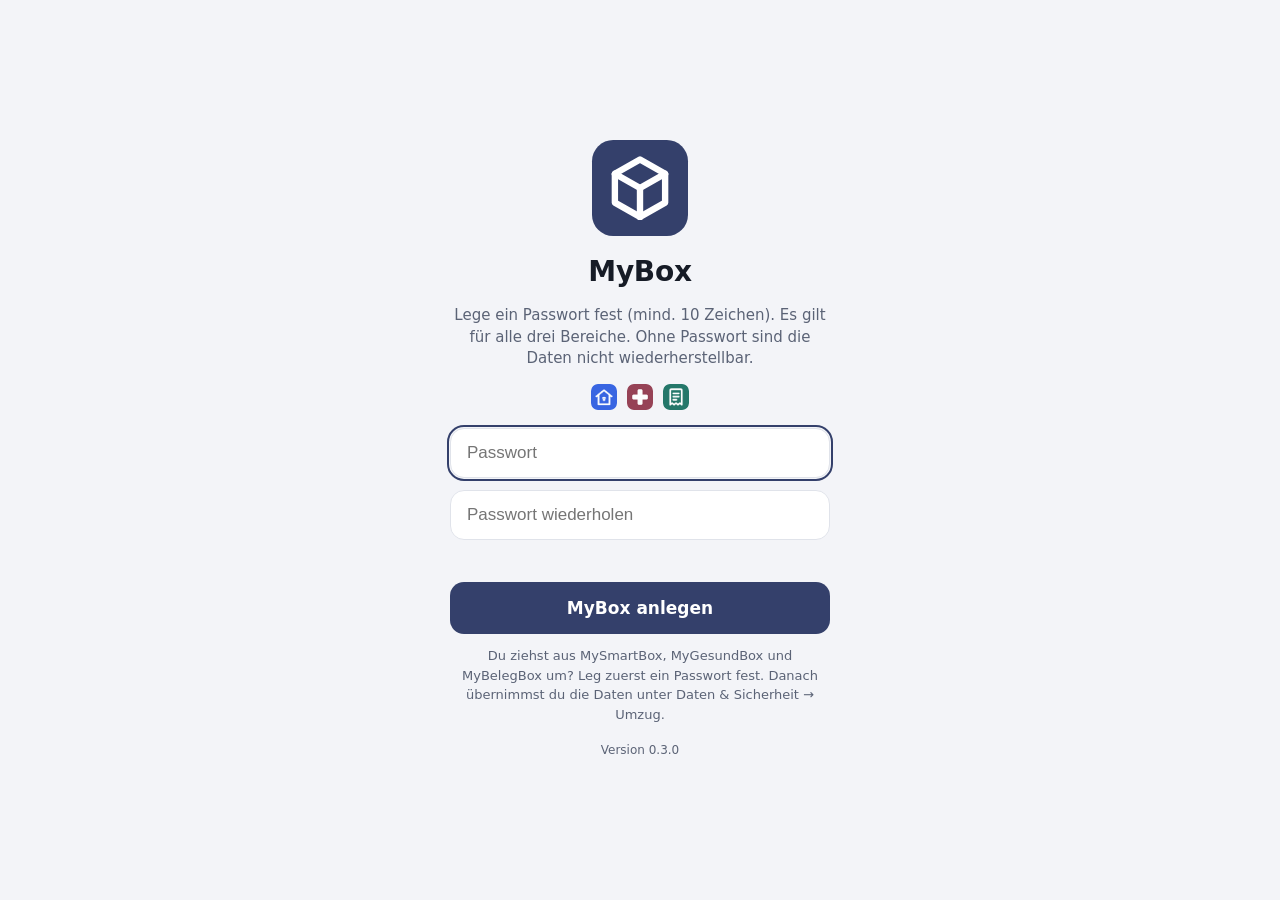
==== commit d445f357: "MyBox 0.3.0 (Paket mybox-0_3_0.zip)" ====
--- a/beleg/index.html
+++ b/beleg/index.html
@@ -299,6 +299,10 @@
 .rate{background:var(--sunk);border-radius:14px;padding:12px 14px;margin-bottom:16px}
 .rate .rhead{display:flex;justify-content:space-between;align-items:baseline;gap:10px;margin-bottom:8px}
 .rate .rhead span{color:var(--muted);font-size:14px}
+.rate.wart .rhead .pill{font-size:13px}.rate.wart .rhead .p-ok{color:var(--ok)}.rate.wart .rhead .p-warn{color:var(--warn)}.rate.wart .rhead .p-crit{color:var(--crit)}
+.wlog{margin-top:12px;border-top:1px solid var(--line);padding-top:8px;display:grid;gap:4px;font-size:14px}
+.wlog>div{display:flex;justify-content:space-between;gap:10px}.wlog>div span:last-child{color:var(--muted);text-align:right}
+.wlog .wsum{border-top:1px dashed var(--line);padding-top:6px;font-weight:700}.wlog .wsum span:last-child{color:inherit}
 .rate .track{height:10px;background:var(--surface);border-radius:99px;overflow:hidden}
 .rate .fill{height:100%;background:var(--accent);border-radius:99px;transform-origin:left}
 @media (prefers-reduced-motion:no-preference){.rate .fill{animation:grow .9s var(--ease) .15s backwards}}
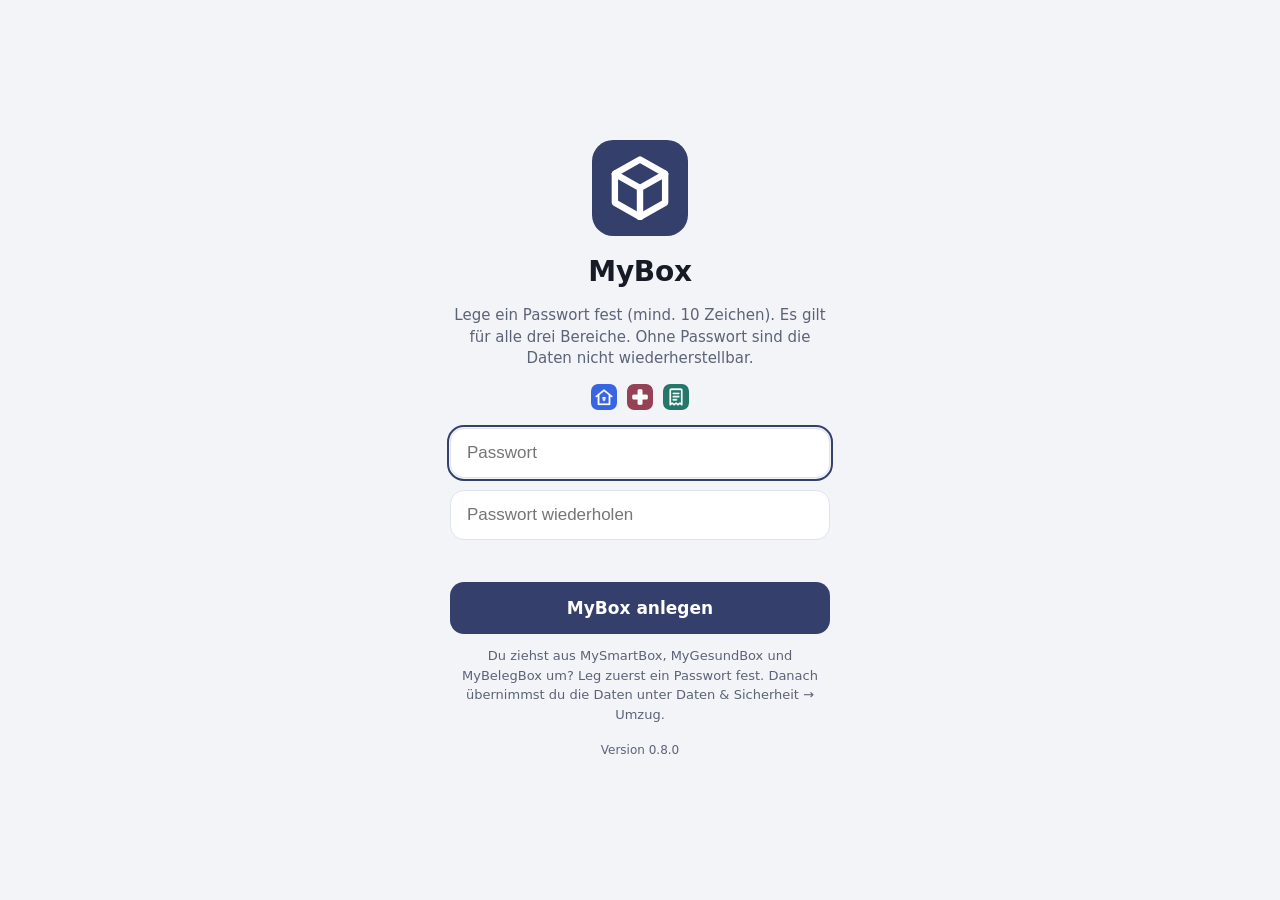
==== commit 70833bd8: "MyBox 0.8.0 (Paket mybox-0_8_0.zip)" ====
--- a/beleg/index.html
+++ b/beleg/index.html
@@ -421,6 +421,28 @@
 .revbanner .label{color:rgba(255,255,255,.8)} .revbanner b{font-size:18px} .revbanner span:last-child{font-size:14px;opacity:.9}
 .snrow{display:flex;gap:8px}.snrow input{flex:1;min-width:0}
 .scanbtn{display:flex;align-items:center;gap:6px;padding:8px 12px;flex:none}.scanbtn svg{width:18px;height:18px}
+/* Beleg-Scanner (wie MyTankBox) */
+.rscan{position:fixed;inset:0;z-index:2000;background:#000;color:#fff;overflow:hidden}
+.rscan video{position:absolute;inset:0;width:100%;height:100%;object-fit:cover}
+.rsmask{position:absolute;inset:0;display:flex;align-items:center;justify-content:center;padding:calc(env(safe-area-inset-top) + 76px) 9% calc(env(safe-area-inset-bottom) + 182px)}
+.rsframe{position:relative;width:100%;height:100%;max-width:520px;border-radius:14px;box-shadow:0 0 0 100vmax rgba(0,0,0,.55)}
+.rsframe i{position:absolute;width:34px;height:34px;border:4px solid #fff;border-radius:6px}
+.rsframe i:nth-child(1){left:-2px;top:-2px;border-right:0;border-bottom:0}
+.rsframe i:nth-child(2){right:-2px;top:-2px;border-left:0;border-bottom:0}
+.rsframe i:nth-child(3){left:-2px;bottom:-2px;border-right:0;border-top:0}
+.rsframe i:nth-child(4){right:-2px;bottom:-2px;border-left:0;border-top:0}
+.rstop{position:absolute;left:0;right:0;top:0;display:flex;align-items:center;justify-content:space-between;gap:10px;padding:calc(env(safe-area-inset-top) + 14px) 14px 0}
+.rstxt{font-weight:700;font-size:16px;text-align:center;text-shadow:0 1px 4px rgba(0,0,0,.6)}
+.rsbtn{width:46px;height:46px;flex:none;border-radius:50%;border:0;background:rgba(0,0,0,.45);color:#fff;display:grid;place-items:center;cursor:pointer}
+.rsbtn svg{width:22px;height:22px}
+.rsbtn[hidden]{visibility:hidden;display:grid}
+.rsbtn.on{background:#fff;color:#111}
+.rsbot{position:absolute;left:0;right:0;bottom:0;display:flex;flex-direction:column;align-items:center;gap:14px;padding:0 24px calc(env(safe-area-inset-bottom) + 24px)}
+.rshint{font-size:13px;text-align:center;opacity:.85;max-width:340px;text-shadow:0 1px 4px rgba(0,0,0,.6)}
+.rsshot{width:78px;height:78px;border-radius:50%;border:5px solid #fff;background:transparent;padding:5px;cursor:pointer}
+.rsshot span{display:block;width:100%;height:100%;border-radius:50%;background:#fff;transition:transform .12s}
+.rsshot:active span{transform:scale(.88)}
+.rsflash{position:absolute;inset:0;background:#fff;opacity:0;pointer-events:none}
 .scanov{position:fixed;inset:0;z-index:85;background:#000;color:#fff;display:flex;flex-direction:column;
   padding:env(safe-area-inset-top,0px) max(16px,env(safe-area-inset-right,0px)) calc(16px + env(safe-area-inset-bottom,0px)) max(16px,env(safe-area-inset-left,0px))}
 .scanhead{display:flex;align-items:center;justify-content:space-between;padding:12px 0}
--- a/mbx/embed.css
+++ b/mbx/embed.css
@@ -15,3 +15,44 @@
 html.mbx-beleg details.acc[data-acc="sicher"],html.mbx-beleg details.acc[data-acc="gh"],html.mbx-beleg details.acc[data-acc="erin"],
 html.mbx-beleg details.acc[data-acc="upd"],html.mbx-beleg details.acc[data-acc="look"],html.mbx-beleg details.acc[data-acc="kal"]{display:none!important}
 html.mbx .ds-ver{display:none!important}
+
+/* ===== Ein Aussehen für alle Bereiche (MyBox 0.4) ===== */
+/* Neutrale Flächen wie in MyBox – die Bereichsfarbe bleibt nur als Akzent */
+html.mbx{--mbx-chip:#ECEEF3;--mbx-mu:#5B6376}
+html.mbx-smart{--mbx-ac:#2456E0}html.mbx-gesund{--mbx-ac:#8C2F45}html.mbx-beleg{--mbx-ac:#0E6A5B}
+html.mbx-smart{--bg:#F3F4F8!important;--surface:#FFFFFF!important;--surface2:#ECEEF3!important;--glass:#FFFFFF!important;--glass-strong:#FFFFFF!important;--ink:#161B26!important;--muted:#5B6376!important;--line:#E0E3EA!important;--line2:#ECEEF3!important;
+  --accent:#2456E0!important;--accent-ink:#FFFFFF!important;--accent-soft:#E3EAFC!important}
+html.mbx-gesund{--bg:#F3F4F8!important;--card:#FFFFFF!important;--tx:#161B26!important;--mu:#5B6376!important;--bd:#E0E3EA!important}
+html.mbx-beleg{--bg:#F3F4F8!important;--surface:#FFFFFF!important;--sunk:#ECEEF3!important;--ink:#161B26!important;--muted:#5B6376!important;--line:#E0E3EA!important}
+@media (prefers-color-scheme: dark){
+  html.mbx:not([data-theme="light"]){--mbx-chip:#222734;--mbx-mu:#A0A7B8}
+  html.mbx-smart:not([data-theme="light"]){--mbx-ac:#8DB4FF}html.mbx-gesund:not([data-theme="light"]){--mbx-ac:#E8A0AE}html.mbx-beleg:not([data-theme="light"]){--mbx-ac:#5CC8B1}
+  html.mbx-smart:not([data-theme="light"]){--bg:#10131A!important;--surface:#1A1E28!important;--surface2:#141821!important;--glass:#1A1E28!important;--glass-strong:#1A1E28!important;--ink:#EDEFF4!important;--muted:#A0A7B8!important;--line:#2A303D!important;--line2:#222734!important;--accent:#8DB4FF!important;--accent-ink:#0B1530!important;--accent-soft:#1A2747!important;color-scheme:dark}
+  html.mbx-gesund:not([data-theme="light"]){--bg:#10131A!important;--card:#1A1E28!important;--tx:#EDEFF4!important;--mu:#A0A7B8!important;--bd:#2A303D!important}
+  html.mbx-beleg:not([data-theme="light"]){--bg:#10131A!important;--surface:#1A1E28!important;--sunk:#141821!important;--ink:#EDEFF4!important;--muted:#A0A7B8!important;--line:#2A303D!important}}
+html.mbx[data-theme="dark"]{--mbx-chip:#222734;--mbx-mu:#A0A7B8}
+html.mbx-smart[data-theme="dark"]{--mbx-ac:#8DB4FF}html.mbx-gesund[data-theme="dark"]{--mbx-ac:#E8A0AE}html.mbx-beleg[data-theme="dark"]{--mbx-ac:#5CC8B1}
+html.mbx-smart[data-theme="dark"]{--bg:#10131A!important;--surface:#1A1E28!important;--surface2:#141821!important;--glass:#1A1E28!important;--glass-strong:#1A1E28!important;--ink:#EDEFF4!important;--muted:#A0A7B8!important;--line:#2A303D!important;--line2:#222734!important;--accent:#8DB4FF!important;--accent-ink:#0B1530!important;--accent-soft:#1A2747!important;color-scheme:dark}
+html.mbx-gesund[data-theme="dark"]{--bg:#10131A!important;--card:#1A1E28!important;--tx:#EDEFF4!important;--mu:#A0A7B8!important;--bd:#2A303D!important}
+html.mbx-beleg[data-theme="dark"]{--bg:#10131A!important;--surface:#1A1E28!important;--sunk:#141821!important;--ink:#EDEFF4!important;--muted:#A0A7B8!important;--line:#2A303D!important}
+
+/* Kopf bleibt oben stehen, die Reiter des Bereichs sitzen direkt darunter (unten ist die MyBox-Leiste) */
+html.mbx header.mbx-hd{position:sticky!important;top:0!important;z-index:5!important;background:var(--bg)!important;flex-wrap:wrap!important;padding-bottom:8px!important}
+html.mbx .mbx-tt{position:static!important;inset:auto!important;transform:none!important;background:none!important;border:0!important;box-shadow:none!important;border-radius:0!important;height:auto!important;
+  display:block!important;flex:1 0 100%!important;order:99!important;width:100%!important;max-width:720px!important;margin:8px auto 0!important;padding:0!important;-webkit-backdrop-filter:none!important;backdrop-filter:none!important;z-index:auto!important}
+html.mbx-smart .mbx-tt{padding:0 16px!important;box-sizing:border-box!important}
+html.mbx .mbx-tt-row{display:flex!important;gap:6px!important;overflow-x:auto!important;scrollbar-width:none!important;justify-content:flex-start!important;height:auto!important;padding:0!important;margin:0!important;background:none!important;border:0!important;box-shadow:none!important;max-width:none!important;position:static!important}
+html.mbx .mbx-tt-row::-webkit-scrollbar{display:none}
+html.mbx .mbx-tt-row>button{all:unset!important;box-sizing:border-box!important;display:inline-flex!important;align-items:center!important;gap:5px!important;padding:7px 11px 7px 9px!important;border-radius:999px!important;background:var(--mbx-chip)!important;color:var(--mbx-mu)!important;
+  font:600 14px/1.15 system-ui,-apple-system,"Segoe UI",Roboto,sans-serif!important;white-space:nowrap!important;cursor:pointer!important;flex:none!important;transition:background .15s,color .15s!important;-webkit-tap-highlight-color:transparent}
+html.mbx .mbx-tt-row>button:is([aria-selected="true"],.on,[aria-current="page"],.active,.sel){background:color-mix(in srgb,var(--mbx-ac) 15%,transparent)!important;color:var(--mbx-ac)!important}
+html.mbx .mbx-tt-row>button:focus-visible{outline:2px solid var(--mbx-ac)!important;outline-offset:2px!important}
+html.mbx .mbx-tt-row>button :is(i,.pill){display:contents!important}
+html.mbx .mbx-tt-row>button svg{width:17px!important;height:17px!important;flex:none!important}
+html.mbx .mbx-tt-row>button::before,html.mbx .mbx-tt-row>button::after,html.mbx .mbx-tt-row .ind{display:none!important}
+/* Plus-Knopf und Menü des Bereichs: MyBox hat einen gemeinsamen Plus-Knopf in der Leiste unten */
+html.mbx #fab,html.mbx .fab,html.mbx #fan,html.mbx #bxfan{display:none!important}
+html.mbx .mbx-gone{display:none!important}
+/* Vier Reiter: gleichmäßig verteilt, ohne Symbole, damit alles in eine Zeile passt */
+html.mbx .mbx-tt-row:has(> button:nth-of-type(4))>button{flex:1 1 auto!important;justify-content:center!important;padding:7px 8px!important;font-size:13.5px!important}
+html.mbx .mbx-tt-row:has(> button:nth-of-type(4))>button svg{display:none!important}
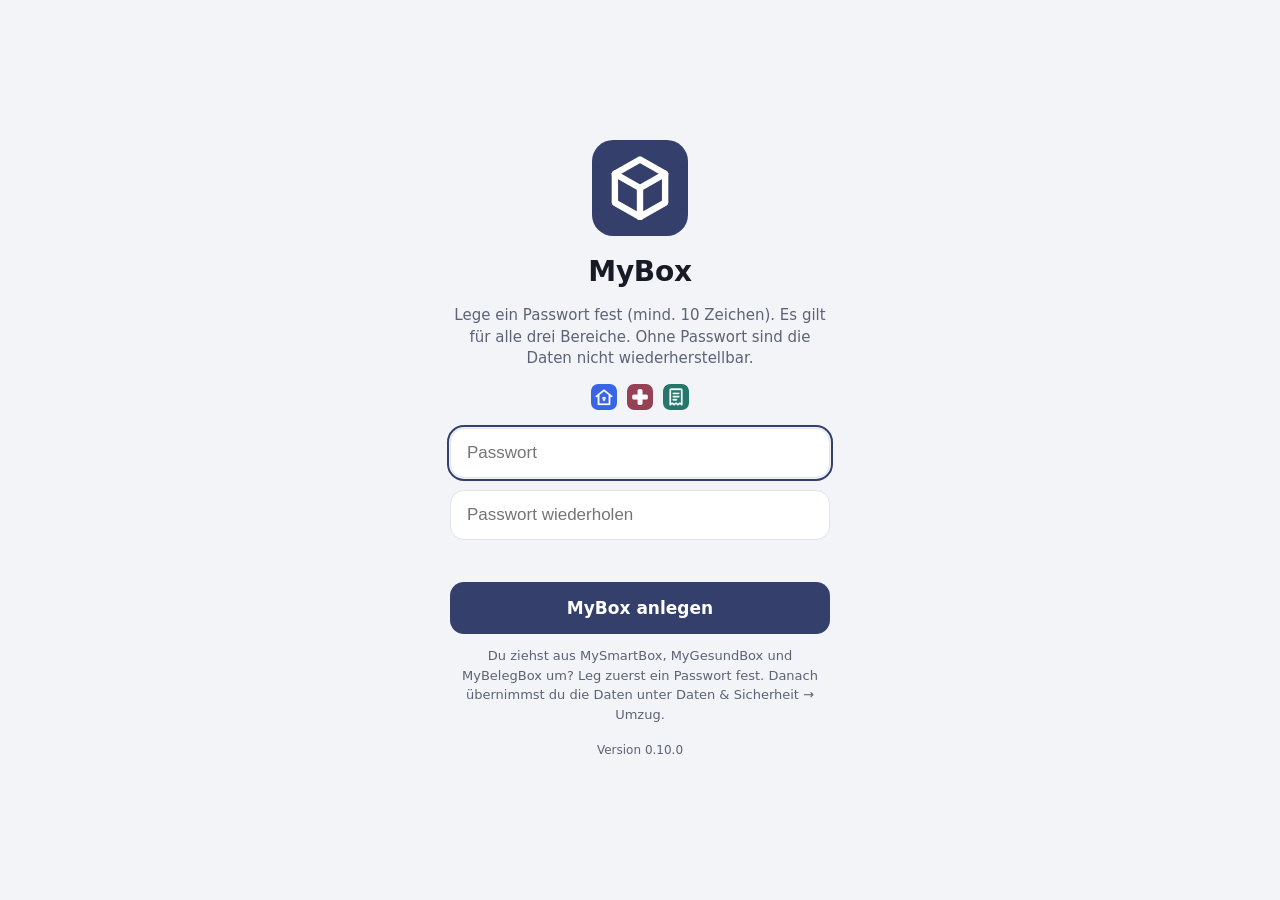
==== commit f62da269: "MyBox 0.10.0 (Paket mybox-0_10_0.zip)" ====
--- a/beleg/index.html
+++ b/beleg/index.html
@@ -421,6 +421,12 @@
 .revbanner .label{color:rgba(255,255,255,.8)} .revbanner b{font-size:18px} .revbanner span:last-child{font-size:14px;opacity:.9}
 .snrow{display:flex;gap:8px}.snrow input{flex:1;min-width:0}
 .scanbtn{display:flex;align-items:center;gap:6px;padding:8px 12px;flex:none}.scanbtn svg{width:18px;height:18px}
+.wrg{margin:14px 0 4px}.wrgl{display:block;font-size:14px;font-weight:600;margin:0 0 8px}
+.wrgb{display:flex;gap:8px;flex-wrap:wrap}.wrgb .ds-btn{display:inline-flex;align-items:center;gap:6px;cursor:pointer}
+.wrgs{display:flex;flex-direction:column;gap:6px;margin-top:8px}.wrgs:empty{display:none}
+.wrgc{display:flex;align-items:center;justify-content:space-between;gap:8px;font-size:14px;padding:8px 6px 8px 12px;border-radius:12px;background:var(--surface-2,rgba(127,127,127,.12));overflow-wrap:anywhere}
+.wrgc button{all:unset;cursor:pointer;width:32px;height:32px;display:grid;place-items:center;border-radius:50%;font-size:18px;flex:none}
+.wrgc button:focus-visible{outline:2px solid currentColor}
 /* Beleg-Scanner (wie MyTankBox) */
 .rscan{position:fixed;inset:0;z-index:2000;background:#000;color:#fff;overflow:hidden}
 .rscan video{position:absolute;inset:0;width:100%;height:100%;object-fit:cover}
